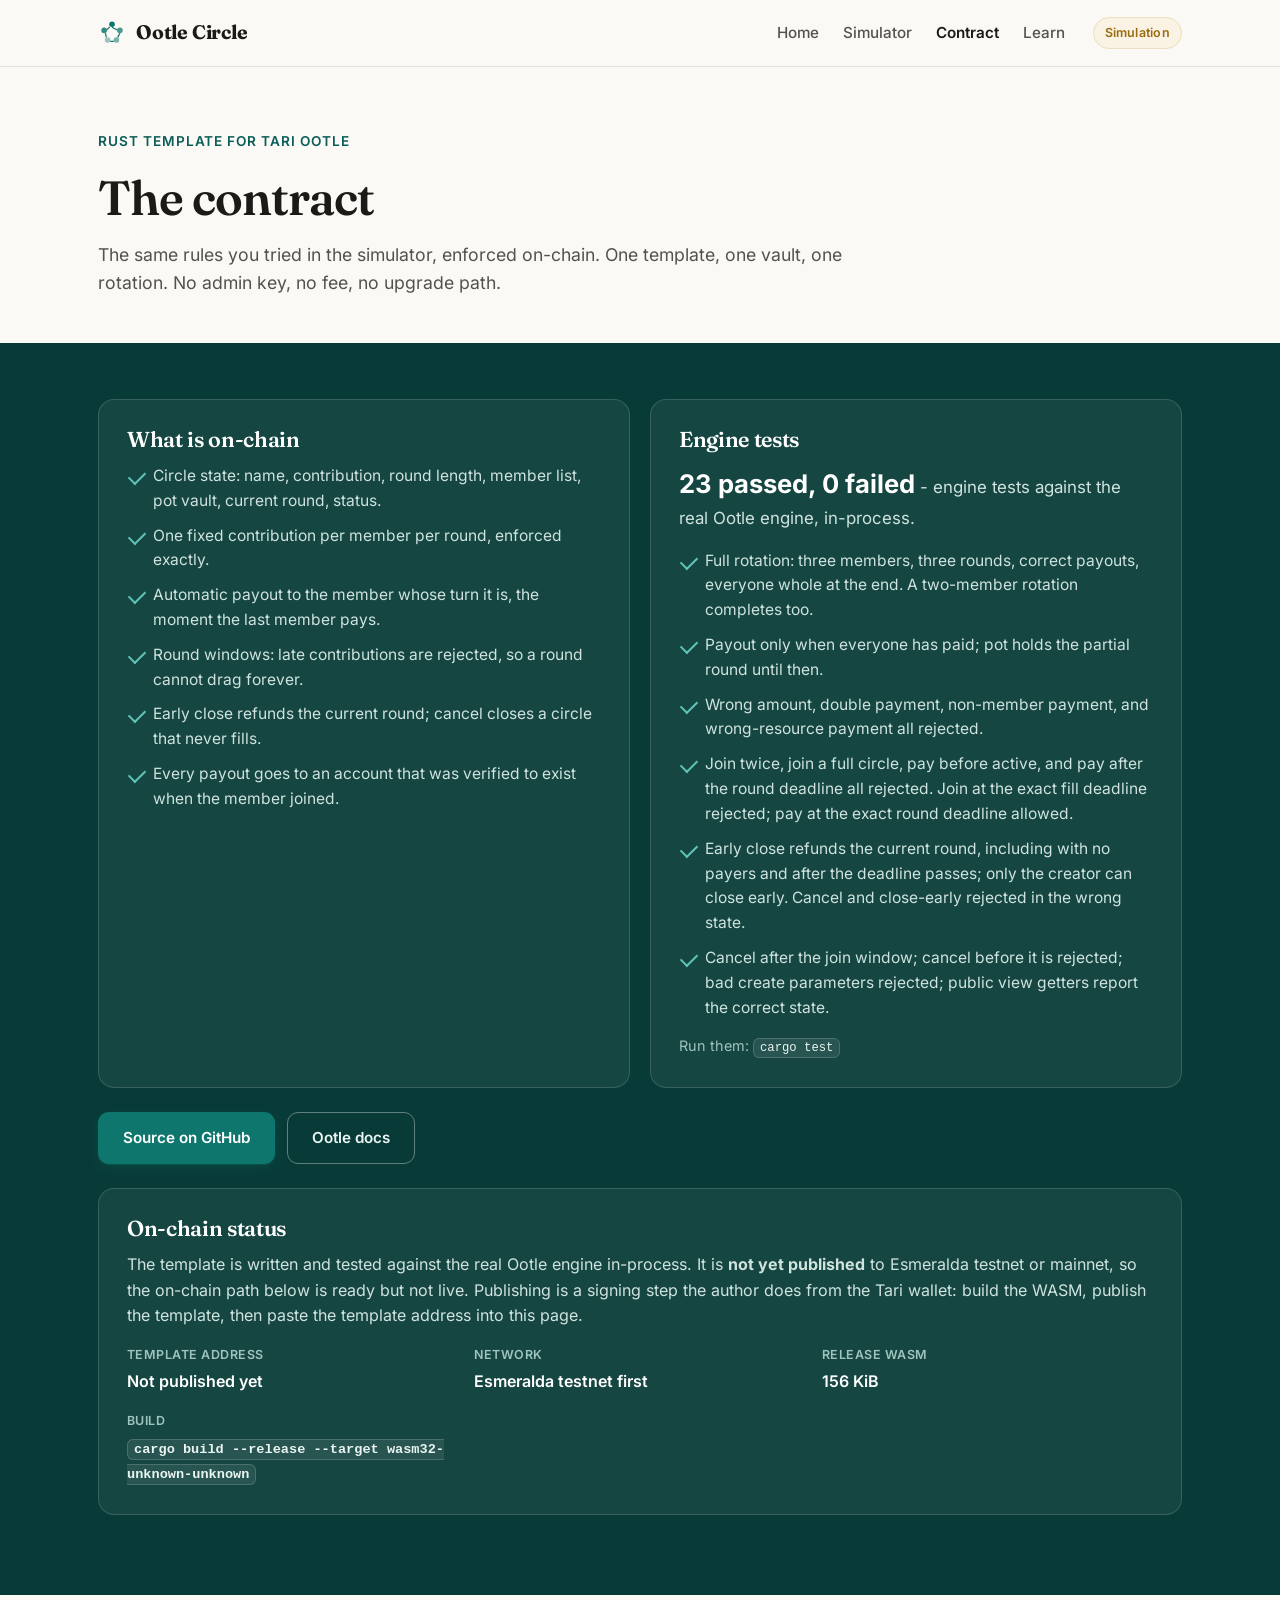
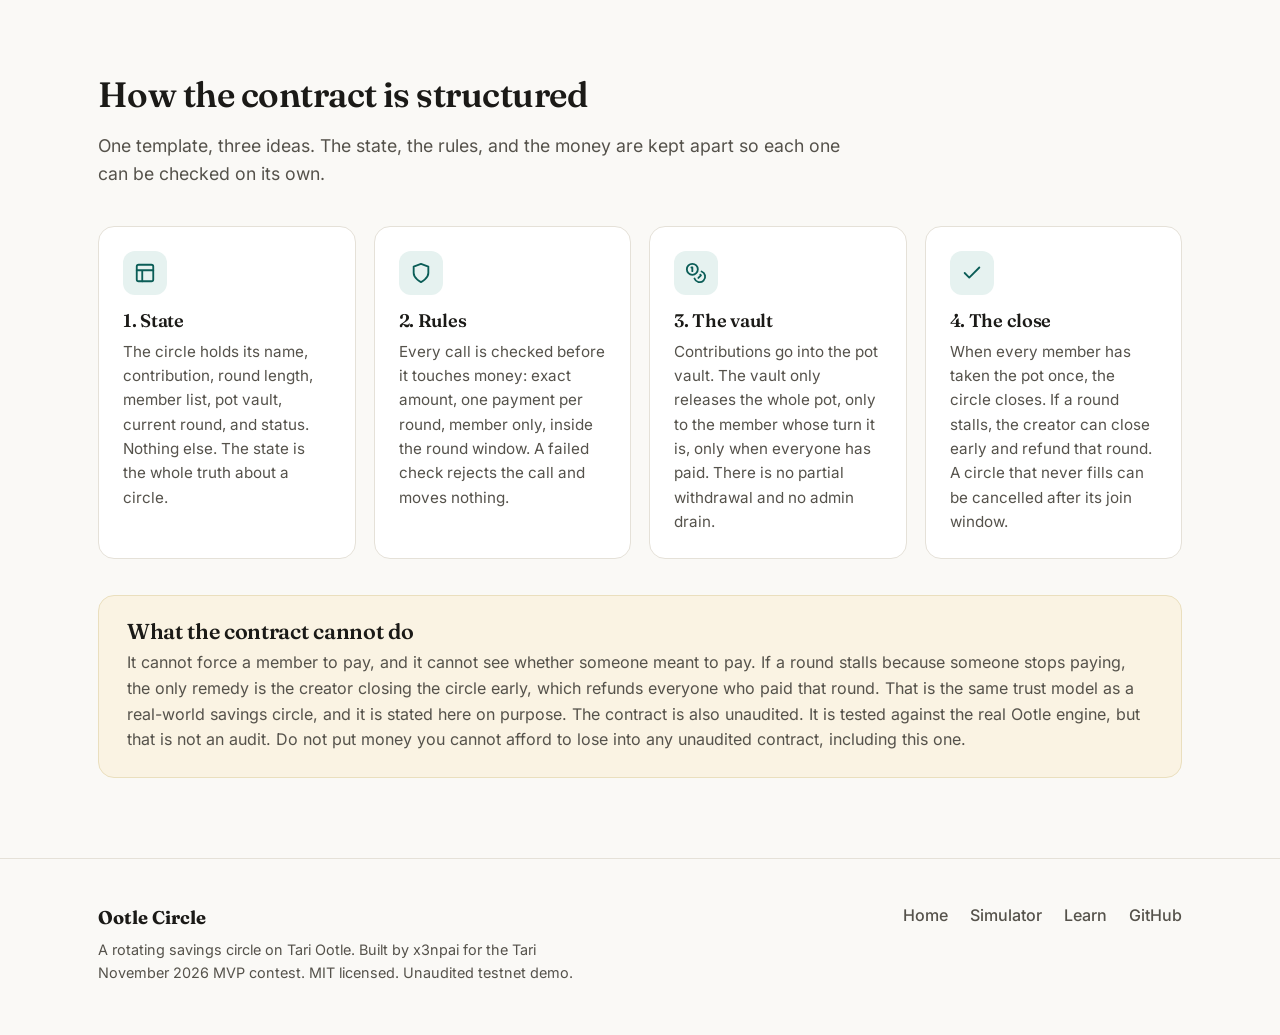
==== web/contract.html @ 8f9bc51b "Multi-page site: 3D Three.js hero, simulator + calculator + stepper, contract and learn pages" ====
<!DOCTYPE html>
<html lang="en">
<head>
<meta charset="utf-8">
<meta name="viewport" content="width=device-width, initial-scale=1">
<title>Contract - Ootle Circle</title>
<meta name="description" content="The Ootle Circle contract: a Rust template for Tari Ootle. What is on-chain, the engine tests, and the on-chain status.">
<link rel="icon" type="image/svg+xml" href="favicon.svg">
<link rel="stylesheet" href="fonts/fonts.css">
<link rel="stylesheet" href="styles.css">
</head>
<body>
<header class="site-header">
  <div class="wrap header-inner">
    <a class="brand" href="index.html">
      <span class="brand-mark" aria-hidden="true">
        <svg viewBox="0 0 32 32" width="28" height="28"><circle cx="16" cy="6" r="3.2" fill="#0f766e"/><circle cx="25" cy="13" r="3.2" fill="#0f766e" opacity=".75"/><circle cx="21" cy="24" r="3.2" fill="#0f766e" opacity=".55"/><circle cx="11" cy="24" r="3.2" fill="#0f766e" opacity=".4"/><circle cx="7" cy="13" r="3.2" fill="#0f766e" opacity=".85"/><path d="M16 9.5 22 12.5M25 16.2 22.5 21M18 25.5 14 25.5M9.5 21 8.5 16.2M10 12.5 13.5 9" stroke="#0f766e" stroke-width="1.4" fill="none"/></svg>
      </span>
      <span class="brand-name">Ootle Circle</span>
    </a>
    <nav class="site-nav">
      <a href="index.html">Home</a>
      <a href="simulator.html">Simulator</a>
      <a href="contract.html" class="active">Contract</a>
      <a href="learn.html">Learn</a>
    </nav>
    <span class="pill pill-testnet">Simulation</span>
  </div>
</header>

<main>
  <section class="page-head">
    <div class="wrap">
      <p class="eyebrow">Rust template for Tari Ootle</p>
      <h1>The contract</h1>
      <p class="section-lede">The same rules you tried in the simulator, enforced on-chain. One template, one vault, one rotation. No admin key, no fee, no upgrade path.</p>
    </div>
  </section>

  <section class="section section-dark" style="padding-top: 56px;">
    <div class="wrap">
      <div class="contract-grid">
        <article class="contract-card">
          <h3>What is on-chain</h3>
          <ul class="check-list">
            <li>Circle state: name, contribution, round length, member list, pot vault, current round, status.</li>
            <li>One fixed contribution per member per round, enforced exactly.</li>
            <li>Automatic payout to the member whose turn it is, the moment the last member pays.</li>
            <li>Round windows: late contributions are rejected, so a round cannot drag forever.</li>
            <li>Early close refunds the current round; cancel closes a circle that never fills.</li>
            <li>Every payout goes to an account that was verified to exist when the member joined.</li>
          </ul>
        </article>
        <article class="contract-card">
          <h3>Engine tests</h3>
          <p class="test-count"><strong id="test-count">23 passed, 0 failed</strong> - engine tests against the real Ootle engine, in-process.</p>
          <ul class="check-list">
            <li>Full rotation: three members, three rounds, correct payouts, everyone whole at the end. A two-member rotation completes too.</li>
            <li>Payout only when everyone has paid; pot holds the partial round until then.</li>
            <li>Wrong amount, double payment, non-member payment, and wrong-resource payment all rejected.</li>
            <li>Join twice, join a full circle, pay before active, and pay after the round deadline all rejected. Join at the exact fill deadline rejected; pay at the exact round deadline allowed.</li>
            <li>Early close refunds the current round, including with no payers and after the deadline passes; only the creator can close early. Cancel and close-early rejected in the wrong state.</li>
            <li>Cancel after the join window; cancel before it is rejected; bad create parameters rejected; public view getters report the correct state.</li>
          </ul>
          <p class="mono-note">Run them: <code>cargo test</code></p>
        </article>
      </div>
      <div class="contract-links">
        <a class="btn btn-primary" href="https://github.com/bshemphang/ootle-circle" target="_blank" rel="noopener">Source on GitHub</a>
        <a class="btn btn-ghost btn-ghost-dark" href="https://ootle.tari.com/" target="_blank" rel="noopener">Ootle docs</a>
      </div>
      <div class="onchain-box">
        <h3>On-chain status</h3>
        <p>The template is written and tested against the real Ootle engine in-process. It is <strong>not yet published</strong> to Esmeralda testnet or mainnet, so the on-chain path below is ready but not live. Publishing is a signing step the author does from the Tari wallet: build the WASM, publish the template, then paste the template address into this page.</p>
        <dl class="onchain-facts">
          <div><dt>Template address</dt><dd>Not published yet</dd></div>
          <div><dt>Network</dt><dd>Esmeralda testnet first</dd></div>
          <div><dt>Release WASM</dt><dd>156 KiB</dd></div>
          <div><dt>Build</dt><dd><code>cargo build --release --target wasm32-unknown-unknown</code></dd></div>
        </dl>
      </div>
    </div>
  </section>

  <section class="section">
    <div class="wrap">
      <h2>How the contract is structured</h2>
      <p class="section-lede">One template, three ideas. The state, the rules, and the money are kept apart so each one can be checked on its own.</p>
      <div class="steps">
        <article class="step">
          <span class="step-icon" aria-hidden="true"><svg viewBox="0 0 24 24" width="22" height="22" fill="none" stroke="currentColor" stroke-width="2" stroke-linecap="round" stroke-linejoin="round"><rect x="3" y="3" width="18" height="18" rx="2"/><path d="M3 9h18M9 21V9"/></svg></span>
          <h3>1. State</h3>
          <p>The circle holds its name, contribution, round length, member list, pot vault, current round, and status. Nothing else. The state is the whole truth about a circle.</p>
        </article>
        <article class="step">
          <span class="step-icon" aria-hidden="true"><svg viewBox="0 0 24 24" width="22" height="22" fill="none" stroke="currentColor" stroke-width="2" stroke-linecap="round" stroke-linejoin="round"><path d="M12 22s8-4 8-10V5l-8-3-8 3v7c0 6 8 10 8 10z"/></svg></span>
          <h3>2. Rules</h3>
          <p>Every call is checked before it touches money: exact amount, one payment per round, member only, inside the round window. A failed check rejects the call and moves nothing.</p>
        </article>
        <article class="step">
          <span class="step-icon" aria-hidden="true"><svg viewBox="0 0 24 24" width="22" height="22" fill="none" stroke="currentColor" stroke-width="2" stroke-linecap="round" stroke-linejoin="round"><circle cx="8" cy="8" r="6"/><path d="M18.09 10.37A6 6 0 1 1 10.34 18M7 6h1v4"/><path d="M16.71 13.88l.7.71-2.82 2.82"/></svg></span>
          <h3>3. The vault</h3>
          <p>Contributions go into the pot vault. The vault only releases the whole pot, only to the member whose turn it is, only when everyone has paid. There is no partial withdrawal and no admin drain.</p>
        </article>
        <article class="step">
          <span class="step-icon" aria-hidden="true"><svg viewBox="0 0 24 24" width="22" height="22" fill="none" stroke="currentColor" stroke-width="2" stroke-linecap="round" stroke-linejoin="round"><path d="M20 6L9 17l-5-5"/></svg></span>
          <h3>4. The close</h3>
          <p>When every member has taken the pot once, the circle closes. If a round stalls, the creator can close early and refund that round. A circle that never fills can be cancelled after its join window.</p>
        </article>
      </div>
      <div class="honest-box">
        <h3>What the contract cannot do</h3>
        <p>It cannot force a member to pay, and it cannot see whether someone meant to pay. If a round stalls because someone stops paying, the only remedy is the creator closing the circle early, which refunds everyone who paid that round. That is the same trust model as a real-world savings circle, and it is stated here on purpose. The contract is also unaudited. It is tested against the real Ootle engine, but that is not an audit. Do not put money you cannot afford to lose into any unaudited contract, including this one.</p>
      </div>
    </div>
  </section>
</main>

<footer class="site-footer">
  <div class="wrap footer-inner">
    <div>
      <p class="footer-brand">Ootle Circle</p>
      <p class="footer-note">A rotating savings circle on Tari Ootle. Built by x3npai for the Tari November 2026 MVP contest. MIT licensed. Unaudited testnet demo.</p>
    </div>
    <nav class="footer-nav">
      <a href="index.html">Home</a>
      <a href="simulator.html">Simulator</a>
      <a href="learn.html">Learn</a>
      <a href="https://github.com/bshemphang/ootle-circle" target="_blank" rel="noopener">GitHub</a>
    </nav>
  </div>
</footer>
</body>
</html>
---- web/fonts/fonts.css ----
/* Fraunces 600 latin, self-hosted */
@font-face {
  font-family: 'Fraunces';
  font-style: normal;
  font-weight: 600;
  font-display: swap;
  src: url(./fraunces-600.woff2) format('woff2');
}
/* Fraunces 700 latin, self-hosted */
@font-face {
  font-family: 'Fraunces';
  font-style: normal;
  font-weight: 700;
  font-display: swap;
  src: url(./fraunces-700.woff2) format('woff2');
}
/* Inter 400 latin, self-hosted */
@font-face {
  font-family: 'Inter';
  font-style: normal;
  font-weight: 400;
  font-display: swap;
  src: url(./inter-400.woff2) format('woff2');
}
/* Inter 500 latin, self-hosted */
@font-face {
  font-family: 'Inter';
  font-style: normal;
  font-weight: 500;
  font-display: swap;
  src: url(./inter-500.woff2) format('woff2');
}
/* Inter 600 latin, self-hosted */
@font-face {
  font-family: 'Inter';
  font-style: normal;
  font-weight: 600;
  font-display: swap;
  src: url(./inter-600.woff2) format('woff2');
}
/* Inter 700 latin, self-hosted */
@font-face {
  font-family: 'Inter';
  font-style: normal;
  font-weight: 700;
  font-display: swap;
  src: url(./inter-700.woff2) format('woff2');
}
---- web/styles.css ----
:root {
  --bg: #faf9f6;
  --surface: #ffffff;
  --surface-alt: #f3f1ec;
  --ink: #1b1a17;
  --ink-soft: #55524b;
  --ink-faint: #8a877e;
  --line: #e5e1d8;
  --line-strong: #d8d3c7;
  --accent: #0f766e;
  --accent-soft: #e6f2f0;
  --accent-ink: #0b5d57;
  --accent-deep: #0a4f49;
  --accent-dark: #083b37;
  --warn: #9a6b12;
  --warn-soft: #faf3e3;
  --warn-line: #eadfbe;
  --danger: #9b2c2c;
  --danger-soft: #fdeceb;
  --radius: 16px;
  --radius-sm: 10px;
  --shadow: 0 1px 2px rgba(27, 26, 23, .05), 0 8px 24px rgba(27, 26, 23, .06);
  --shadow-lg: 0 2px 4px rgba(27, 26, 23, .06), 0 16px 40px rgba(27, 26, 23, .09);
}

* { box-sizing: border-box; }

html { scroll-behavior: smooth; }

body {
  margin: 0;
  background: var(--bg);
  color: var(--ink);
  font-family: "Inter", system-ui, -apple-system, "Segoe UI", sans-serif;
  font-size: 16px;
  line-height: 1.6;
  -webkit-font-smoothing: antialiased;
  text-rendering: optimizeLegibility;
}

h1, h2, h3, h4 {
  font-family: "Fraunces", Georgia, "Times New Roman", serif;
  font-weight: 600;
  line-height: 1.12;
  letter-spacing: -0.015em;
  margin: 0 0 .5em;
}

h2 { font-size: 2.2rem; }
h3 { font-size: 1.35rem; }

p { margin: 0 0 1em; }

a { color: var(--accent-ink); }

.wrap { max-width: 1140px; margin: 0 auto; padding: 0 28px; }

/* Header */
.site-header {
  position: sticky;
  top: 0;
  z-index: 10;
  background: var(--bg);
  border-bottom: 1px solid var(--line);
}
.header-inner {
  display: flex;
  align-items: center;
  gap: 28px;
  min-height: 66px;
}
.brand { display: flex; align-items: center; gap: 10px; text-decoration: none; color: var(--ink); }
.brand-mark { display: flex; }
.brand-name { font-family: "Fraunces", Georgia, serif; font-weight: 700; font-size: 1.22rem; letter-spacing: -0.01em; }
.site-nav { display: flex; gap: 24px; margin-left: auto; }
.site-nav a { color: var(--ink-soft); text-decoration: none; font-weight: 500; font-size: .95rem; }
.site-nav a:hover { color: var(--ink); }
.pill {
  font-size: .78rem;
  font-weight: 600;
  letter-spacing: .02em;
  padding: 5px 11px;
  border-radius: 999px;
  white-space: nowrap;
}
.pill-testnet { background: var(--warn-soft); color: var(--warn); border: 1px solid var(--warn-line); }

/* Buttons */
.btn {
  display: inline-block;
  font-family: inherit;
  font-size: .95rem;
  font-weight: 600;
  padding: 13px 24px;
  border-radius: 11px;
  border: 1px solid transparent;
  cursor: pointer;
  text-decoration: none;
  transition: background .15s, border-color .15s, transform .05s, box-shadow .15s;
}
.btn:active { transform: translateY(1px); }
.btn-primary { background: var(--accent); color: #fff; box-shadow: 0 1px 2px rgba(15, 118, 110, .35), 0 4px 12px rgba(15, 118, 110, .18); }
.btn-primary:hover { background: var(--accent-ink); }
.btn-ghost { background: var(--surface); color: var(--ink); border-color: var(--line-strong); }
.btn-ghost:hover { border-color: var(--ink-faint); }
.btn-ghost-dark { background: transparent; color: #eaf4f2; border-color: rgba(255, 255, 255, .35); }
.btn-ghost-dark:hover { border-color: rgba(255, 255, 255, .7); }
.btn-small { padding: 8px 13px; font-size: .85rem; }

/* Hero */
.hero { padding: 84px 0 72px; }
.hero-inner {
  display: grid;
  grid-template-columns: 1.02fr .98fr;
  gap: 64px;
  align-items: center;
}
.eyebrow {
  font-size: .85rem;
  font-weight: 600;
  letter-spacing: .07em;
  text-transform: uppercase;
  color: var(--accent-ink);
  margin-bottom: 18px;
}
.hero h1 { font-size: 3.9rem; margin-bottom: 22px; letter-spacing: -0.025em; }
.lede { font-size: 1.18rem; color: var(--ink-soft); max-width: 32em; }
.hero-actions { display: flex; gap: 12px; flex-wrap: wrap; margin: 30px 0 24px; }
.hero-badges {
  list-style: none;
  margin: 0;
  padding: 0;
  display: flex;
  flex-wrap: wrap;
  gap: 8px 20px;
  color: var(--ink-soft);
  font-size: .9rem;
}
.hero-badges .dot {
  display: inline-block;
  width: 7px; height: 7px;
  border-radius: 50%;
  background: var(--accent);
  margin-right: 7px;
}

/* Rotation diagram */
.hero-visual { text-align: center; }
.rotation-diagram { width: 100%; max-width: 420px; height: auto; display: block; margin: 0 auto; }
.rotation-diagram .node-num { font-family: "Inter", system-ui, sans-serif; font-size: 15px; font-weight: 700; fill: var(--accent-ink); }
.rotation-diagram .node-num.current { fill: #fff; }
.rotation-diagram .node-name { font-family: "Inter", system-ui, sans-serif; font-size: 12.5px; font-weight: 600; fill: var(--ink-soft); }
.rotation-diagram .pot-amount { font-family: "Fraunces", Georgia, serif; font-size: 24px; font-weight: 700; fill: var(--ink); }
.rotation-diagram .pot-label { font-family: "Inter", system-ui, sans-serif; font-size: 11.5px; fill: var(--ink-faint); }
.rotation-diagram .pot-next { font-family: "Inter", system-ui, sans-serif; font-size: 12px; font-weight: 600; fill: var(--accent-ink); }
.hero-visual-caption { font-size: .9rem; color: var(--ink-soft); margin: 14px auto 0; max-width: 340px; }

/* Example strip */
.strip { border-top: 1px solid var(--line); border-bottom: 1px solid var(--line); background: var(--surface); }
.strip-inner {
  display: grid;
  grid-template-columns: 1fr 2fr;
  gap: 40px;
  align-items: center;
  padding-top: 28px;
  padding-bottom: 28px;
}
.card-label {
  font-size: .78rem;
  font-weight: 600;
  letter-spacing: .06em;
  text-transform: uppercase;
  color: var(--ink-faint);
  margin: 0 0 3px;
}
.card-title { font-family: "Fraunces", Georgia, serif; font-size: 1.4rem; margin: 0 0 6px; letter-spacing: -0.01em; }
.strip-note { font-size: .92rem; color: var(--ink-soft); margin: 0; }
.strip-stats {
  display: grid;
  grid-template-columns: repeat(4, 1fr);
  gap: 12px;
  margin: 0;
}
.strip-stats div {
  background: var(--bg);
  border: 1px solid var(--line);
  border-radius: var(--radius-sm);
  padding: 12px 14px;
  min-width: 0;
}
.strip-stats dt {
  font-size: .72rem;
  font-weight: 600;
  letter-spacing: .05em;
  text-transform: uppercase;
  color: var(--ink-faint);
}
.strip-stats dd { margin: 3px 0 0; font-weight: 700; font-size: 1rem; line-height: 1.35; word-break: break-word; }

/* Status pills */
.status {
  font-size: .8rem;
  font-weight: 600;
  padding: 5px 11px;
  border-radius: 999px;
  white-space: nowrap;
  flex-shrink: 0;
}
.status-active { background: var(--accent-soft); color: var(--accent-ink); }
.status-filling { background: var(--warn-soft); color: var(--warn); }
.status-closed { background: var(--surface-alt); color: var(--ink-soft); }
.status-refunded { background: var(--danger-soft); color: var(--danger); }
.status-cancelled { background: var(--surface-alt); color: var(--ink-soft); }

/* Sections */
.section { padding: 80px 0; }
.section-alt { background: var(--surface-alt); border-top: 1px solid var(--line); border-bottom: 1px solid var(--line); }
.section-dark { background: var(--accent-dark); color: #eaf4f2; }
.section-dark h2 { color: #fff; }
.section-dark .section-lede { color: #bcd8d4; }
.section-lede { font-size: 1.1rem; color: var(--ink-soft); max-width: 44em; margin-bottom: 38px; }

.steps {
  display: grid;
  grid-template-columns: repeat(4, 1fr);
  gap: 18px;
  margin-bottom: 36px;
}
.step {
  background: var(--surface);
  border: 1px solid var(--line);
  border-radius: var(--radius);
  padding: 24px;
  display: flex;
  flex-direction: column;
}
.step-icon {
  display: inline-flex;
  align-items: center; justify-content: center;
  width: 44px; height: 44px;
  border-radius: 12px;
  background: var(--accent-soft);
  color: var(--accent-ink);
  margin-bottom: 16px;
}
.step h3 { font-size: 1.14rem; margin-bottom: 8px; }
.step p { font-size: .95rem; color: var(--ink-soft); margin: 0; }

/* Math strip: full-width band below the steps */
.math-strip {
  background: var(--accent-deep);
  color: #eaf4f2;
  border-radius: var(--radius);
  padding: 30px 32px;
  margin-bottom: 20px;
}
.math-strip h3 { color: #fff; margin-bottom: 6px; }
.math-strip p { margin: 0 0 18px; color: #bcd8d4; }
.math-facts {
  display: grid;
  grid-template-columns: repeat(5, 1fr);
  gap: 14px;
  margin: 0;
}
.math-facts div {
  background: rgba(255, 255, 255, .07);
  border: 1px solid rgba(255, 255, 255, .14);
  border-radius: var(--radius-sm);
  padding: 13px 14px;
  min-width: 0;
}
.math-facts dt {
  font-size: .72rem;
  font-weight: 600;
  letter-spacing: .05em;
  text-transform: uppercase;
  color: #9fc3bd;
}
.math-facts dd { margin: 3px 0 0; font-weight: 700; font-size: .98rem; color: #fff; line-height: 1.35; }

.honest-box {
  background: var(--warn-soft);
  border: 1px solid var(--warn-line);
  border-radius: var(--radius);
  padding: 24px 28px;
}
.honest-box h3 { margin-bottom: 6px; }
.honest-box p { margin: 0; color: var(--ink-soft); }

/* Simulator */
.sim-empty { background: var(--surface); border: 1px solid var(--line); border-radius: var(--radius); box-shadow: var(--shadow); padding: 30px; }
.create-form {
  display: grid;
  grid-template-columns: repeat(3, 1fr);
  gap: 18px 20px;
}
.field label { display: block; font-size: .85rem; font-weight: 600; margin-bottom: 7px; }
.field input {
  width: 100%;
  font: inherit;
  padding: 11px 13px;
  border: 1px solid var(--line-strong);
  border-radius: var(--radius-sm);
  background: var(--bg);
  color: var(--ink);
}
.field input:focus { outline: 2px solid var(--accent); outline-offset: 1px; border-color: var(--accent); }
.form-actions { grid-column: 1 / -1; display: flex; gap: 12px; flex-wrap: wrap; }
.form-note { grid-column: 1 / -1; margin: 0; font-size: .9rem; color: var(--ink-soft); }

.sim-live { background: var(--surface); border: 1px solid var(--line); border-radius: var(--radius); box-shadow: var(--shadow); padding: 30px; }
.sim-grid { display: grid; grid-template-columns: 1.5fr 1fr; gap: 30px; }
.sim-head { display: flex; justify-content: space-between; align-items: flex-start; gap: 12px; margin-bottom: 18px; }
.sim-head h3 { margin: 0; font-size: 1.5rem; }
.sim-stats { display: grid; grid-template-columns: repeat(3, 1fr); gap: 12px; margin: 0 0 18px; }
.sim-stats div {
  background: var(--bg);
  border: 1px solid var(--line);
  border-radius: var(--radius-sm);
  padding: 11px 12px;
  min-width: 0;
}
.sim-stats dt {
  font-size: .72rem;
  font-weight: 600;
  letter-spacing: .05em;
  text-transform: uppercase;
  color: var(--ink-faint);
}
.sim-stats dd { margin: 3px 0 0; font-weight: 700; font-size: 1rem; line-height: 1.3; word-break: break-word; }
.epoch-controls { display: flex; align-items: center; gap: 10px; flex-wrap: wrap; margin-bottom: 22px; }
.epoch-label { font-size: .85rem; font-weight: 600; color: var(--ink-soft); }
.sim-live h4 { font-size: 1.05rem; margin: 4px 0 10px; }

.rotation { list-style: none; margin: 0; padding: 0; }
.rotation li {
  display: flex;
  align-items: center;
  gap: 12px;
  padding: 10px 12px;
  border-radius: var(--radius-sm);
  border: 1px solid transparent;
}
.rotation li + li { margin-top: 2px; }
.rotation .turn {
  width: 26px; height: 26px;
  flex: 0 0 26px;
  display: flex; align-items: center; justify-content: center;
  border-radius: 50%;
  background: var(--surface-alt);
  color: var(--ink-soft);
  font-size: .82rem;
  font-weight: 700;
}
.rotation .who { font-weight: 600; }
.rotation .state { margin-left: auto; font-size: .85rem; color: var(--ink-faint); white-space: nowrap; }
.rotation li.done .turn { background: var(--accent-soft); color: var(--accent-ink); }
.rotation li.done .state { color: var(--accent-ink); }
.rotation li.current { background: var(--accent-soft); border-color: #cde5e1; }
.rotation li.current .turn { background: var(--accent); color: #fff; }
.rotation li.current .state { color: var(--accent-ink); font-weight: 600; }
.rotation-live li { border: 1px solid var(--line); margin-bottom: 6px; background: var(--bg); }
.rotation-live .pay-btn {
  margin-left: auto;
  font: inherit;
  font-size: .85rem;
  font-weight: 600;
  padding: 7px 13px;
  border-radius: 8px;
  border: 1px solid var(--accent);
  background: var(--accent);
  color: #fff;
  cursor: pointer;
  flex-shrink: 0;
}
.rotation-live .pay-btn:hover { background: var(--accent-ink); }
.rotation-live .pay-btn:disabled {
  border-color: var(--line);
  background: var(--surface-alt);
  color: var(--ink-faint);
  cursor: default;
}
.rotation-live .balance { font-size: .85rem; color: var(--ink-faint); white-space: nowrap; }
.sim-actions { display: flex; gap: 10px; flex-wrap: wrap; margin-top: 22px; }
.sim-message { margin: 16px 0 0; font-size: .95rem; color: var(--accent-ink); min-height: 1.4em; }
.sim-message.error { color: var(--danger); }

.sim-log h4 { font-size: 1.05rem; margin: 0 0 10px; }
.event-log { list-style: none; margin: 0; padding: 0; max-height: 520px; overflow-y: auto; }
.event-log li {
  font-size: .88rem;
  color: var(--ink-soft);
  padding: 9px 11px;
  border-left: 3px solid var(--accent);
  background: var(--bg);
  border-radius: 0 8px 8px 0;
  margin-bottom: 6px;
}
.event-log li .evt-time { color: var(--ink-faint); font-size: .78rem; display: block; }

/* Contract (dark) */
.contract-grid { display: grid; grid-template-columns: 1fr 1fr; gap: 20px; margin-bottom: 24px; }
.contract-card {
  background: rgba(255, 255, 255, .06);
  border: 1px solid rgba(255, 255, 255, .14);
  border-radius: var(--radius);
  padding: 28px;
}
.contract-card h3 { color: #fff; margin-bottom: 12px; }
.check-list { list-style: none; margin: 0; padding: 0; }
.check-list li {
  position: relative;
  padding-left: 26px;
  margin-bottom: 10px;
  color: #cfe3df;
  font-size: .97rem;
}
.check-list li::before {
  content: "";
  position: absolute;
  left: 2px; top: 7px;
  width: 14px; height: 8px;
  border-left: 2px solid #5ec4b8;
  border-bottom: 2px solid #5ec4b8;
  transform: rotate(-45deg);
}
.test-count { font-size: 1.05rem; color: #cfe3df; }
.test-count strong { font-size: 1.6rem; color: #fff; }
.mono-note { font-size: .9rem; color: #9fc3bd; margin: 14px 0 0; }
.mono-note code, .onchain-facts code {
  font-family: ui-monospace, "SF Mono", Menlo, monospace;
  font-size: .85em;
  background: rgba(255, 255, 255, .08);
  border: 1px solid rgba(255, 255, 255, .16);
  border-radius: 6px;
  padding: 2px 6px;
  color: #eaf4f2;
}
.contract-links { display: flex; gap: 12px; flex-wrap: wrap; margin-bottom: 24px; }
.onchain-box {
  background: rgba(255, 255, 255, .06);
  border: 1px solid rgba(255, 255, 255, .14);
  border-radius: var(--radius);
  padding: 28px;
}
.onchain-box h3 { color: #fff; }
.onchain-box p { color: #cfe3df; }
.onchain-facts { display: grid; grid-template-columns: repeat(3, 1fr); gap: 16px; margin: 0; }
.onchain-facts dt { font-size: .78rem; font-weight: 600; letter-spacing: .04em; text-transform: uppercase; color: #9fc3bd; }
.onchain-facts dd { margin: 4px 0 0; font-weight: 600; color: #fff; }

/* FAQ */
.faq-wrap { max-width: 760px; }
.faq-wrap details {
  background: var(--surface);
  border: 1px solid var(--line);
  border-radius: 12px;
  padding: 17px 20px;
  margin-bottom: 10px;
}
.faq-wrap summary { font-weight: 600; cursor: pointer; font-size: 1.02rem; }
.faq-wrap details p { margin: 10px 0 0; color: var(--ink-soft); }

/* Footer */
.site-footer { border-top: 1px solid var(--line); padding: 44px 0 52px; }
.footer-inner { display: flex; justify-content: space-between; gap: 32px; flex-wrap: wrap; }
.footer-brand { font-family: "Fraunces", Georgia, serif; font-weight: 700; font-size: 1.15rem; margin: 0 0 6px; }
.footer-note { font-size: .9rem; color: var(--ink-soft); max-width: 34em; margin: 0; }
.footer-nav { display: flex; gap: 10px 22px; align-items: flex-start; flex-wrap: wrap; }
.footer-nav a { color: var(--ink-soft); text-decoration: none; font-weight: 500; }
.footer-nav a:hover { color: var(--ink); }

/* Nav active state */
.site-nav a.active { color: var(--ink); font-weight: 600; }

/* 3D hero */
.hero-3d { width: 100%; height: 420px; }
.hero-3d canvas { width: 100% !important; height: 100% !important; display: block; }

/* Page head (inner pages) */
.page-head { padding: 64px 0 8px; }
.page-head h1 { font-size: 3rem; margin-bottom: 16px; letter-spacing: -0.02em; }

/* Numbers grid */
.numbers-grid {
  display: grid;
  grid-template-columns: repeat(4, 1fr);
  gap: 16px;
  margin: 0;
}
.numbers-grid div {
  background: var(--surface);
  border: 1px solid var(--line);
  border-radius: var(--radius);
  padding: 22px;
}
.numbers-grid dt {
  font-size: .78rem;
  font-weight: 600;
  letter-spacing: .05em;
  text-transform: uppercase;
  color: var(--ink-faint);
}
.numbers-grid dd { margin: 6px 0 0; font-weight: 700; font-size: 1.35rem; font-family: "Fraunces", Georgia, serif; }
.numbers-grid dd.sub { margin-top: 6px; font-family: "Inter", system-ui, sans-serif; font-weight: 400; font-size: .9rem; color: var(--ink-soft); line-height: 1.5; }

/* Video */
.video-frame {
  background: var(--accent-dark);
  border-radius: var(--radius);
  padding: 12px;
  box-shadow: var(--shadow-lg);
}
.video-frame video { width: 100%; height: auto; display: block; border-radius: 10px; background: #000; }
.video-note { font-size: .9rem; color: var(--ink-soft); margin: 14px 0 0; }
.cta-row { display: flex; gap: 12px; flex-wrap: wrap; margin-top: 26px; }

/* Calculator */
.calc {
  background: var(--surface);
  border: 1px solid var(--line);
  border-radius: var(--radius);
  box-shadow: var(--shadow);
  padding: 30px;
}
.calc-controls { display: grid; grid-template-columns: repeat(3, 1fr); gap: 22px; margin-bottom: 24px; }
.calc-field label { display: block; font-size: .92rem; font-weight: 600; margin-bottom: 10px; }
.calc-field label output { color: var(--accent-ink); }
.calc-field input[type="range"] { width: 100%; accent-color: var(--accent); }
.calc-results {
  display: grid;
  grid-template-columns: repeat(4, 1fr);
  gap: 12px;
  margin: 0 0 18px;
}
.calc-results div {
  background: var(--bg);
  border: 1px solid var(--line);
  border-radius: var(--radius-sm);
  padding: 13px 14px;
}
.calc-results dt {
  font-size: .72rem;
  font-weight: 600;
  letter-spacing: .05em;
  text-transform: uppercase;
  color: var(--ink-faint);
}
.calc-results dd { margin: 3px 0 0; font-weight: 700; font-size: 1.05rem; }
.calc-note { font-size: .92rem; color: var(--ink-soft); margin: 0; }

/* Stepper */
.stepper {
  background: var(--surface);
  border: 1px solid var(--line);
  border-radius: var(--radius);
  box-shadow: var(--shadow);
  padding: 30px;
}
.stepper-controls { display: flex; align-items: center; gap: 12px; flex-wrap: wrap; margin-bottom: 20px; }
.stepper-state { font-weight: 600; color: var(--accent-ink); }
.stepper-list { margin-bottom: 16px; }
.stepper-list li { border: 1px solid var(--line); margin-bottom: 6px; background: var(--bg); }
.stepper-note { font-size: .95rem; color: var(--ink-soft); margin: 0; }

/* Comparison table */
.compare { overflow-x: auto; margin-bottom: 16px; }
.compare-table { width: 100%; border-collapse: collapse; background: var(--surface); border: 1px solid var(--line); border-radius: var(--radius); overflow: hidden; }
.compare-table th, .compare-table td { padding: 13px 16px; text-align: left; font-size: .95rem; border-bottom: 1px solid var(--line); }
.compare-table thead th { background: var(--accent-deep); color: #fff; font-weight: 600; }
.compare-table thead th:first-child { background: var(--accent-dark); }
.compare-table tbody th { font-weight: 600; color: var(--ink); background: var(--bg); width: 220px; }
.compare-table tbody tr:last-child th, .compare-table tbody tr:last-child td { border-bottom: none; }
.compare-table td { color: var(--ink-soft); }
.compare-note { font-size: .95rem; color: var(--ink-soft); margin: 0; max-width: 44em; }

/* Responsive additions */
@media (max-width: 900px) {
  .numbers-grid { grid-template-columns: 1fr 1fr; }
  .calc-controls { grid-template-columns: 1fr; }
  .calc-results { grid-template-columns: 1fr 1fr; }
  .hero-3d { height: 340px; }
  .page-head h1 { font-size: 2.4rem; }
}
@media (max-width: 600px) {
  .numbers-grid { grid-template-columns: 1fr; }
  .calc-results { grid-template-columns: 1fr; }
  .hero-3d { height: 300px; }
  .compare-table tbody th { width: auto; }
}

/* Responsive */
@media (max-width: 900px) {
  .hero-inner { grid-template-columns: 1fr; gap: 40px; }
  .hero h1 { font-size: 2.8rem; }
  .strip-inner { grid-template-columns: 1fr; gap: 20px; }
  .strip-stats { grid-template-columns: 1fr 1fr; }
  .steps { grid-template-columns: 1fr 1fr; }
  .math-facts { grid-template-columns: 1fr 1fr; }
  .math-facts div:last-child { grid-column: 1 / -1; }
  .sim-grid { grid-template-columns: 1fr; }
  .contract-grid { grid-template-columns: 1fr; }
  .onchain-facts { grid-template-columns: 1fr 1fr; }
  .create-form { grid-template-columns: 1fr 1fr; }
}
@media (max-width: 600px) {
  .wrap { padding: 0 20px; }
  .site-nav { display: none; }
  .hero { padding: 56px 0; }
  .hero h1 { font-size: 2.4rem; }
  .hero-actions .btn { width: 100%; text-align: center; }
  .rotation-diagram { max-width: 320px; }
  .steps { grid-template-columns: 1fr; }
  .create-form { grid-template-columns: 1fr; }
  .sim-stats { grid-template-columns: 1fr 1fr; }
  .strip-stats { grid-template-columns: 1fr 1fr; }
  .math-facts { grid-template-columns: 1fr; }
  .math-facts div:last-child { grid-column: auto; }
  h2 { font-size: 1.7rem; }
  .section { padding: 60px 0; }
}
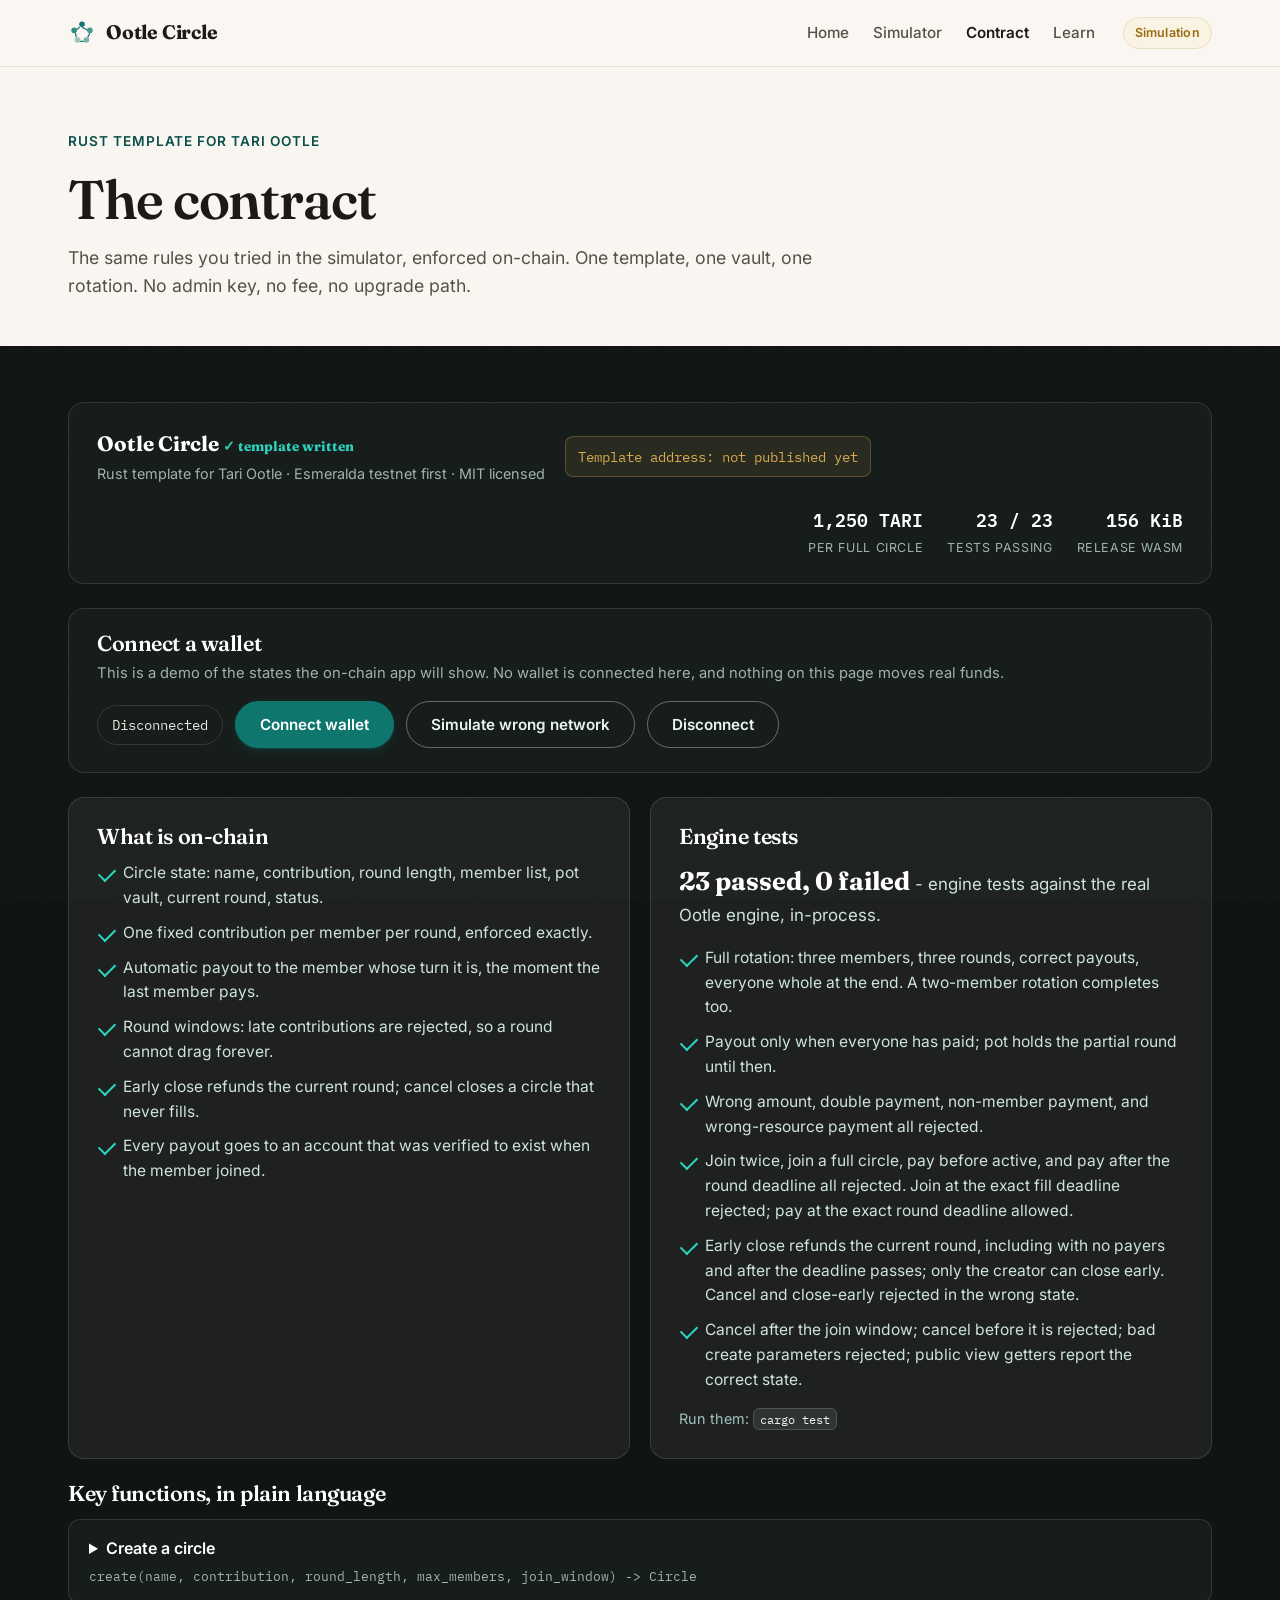
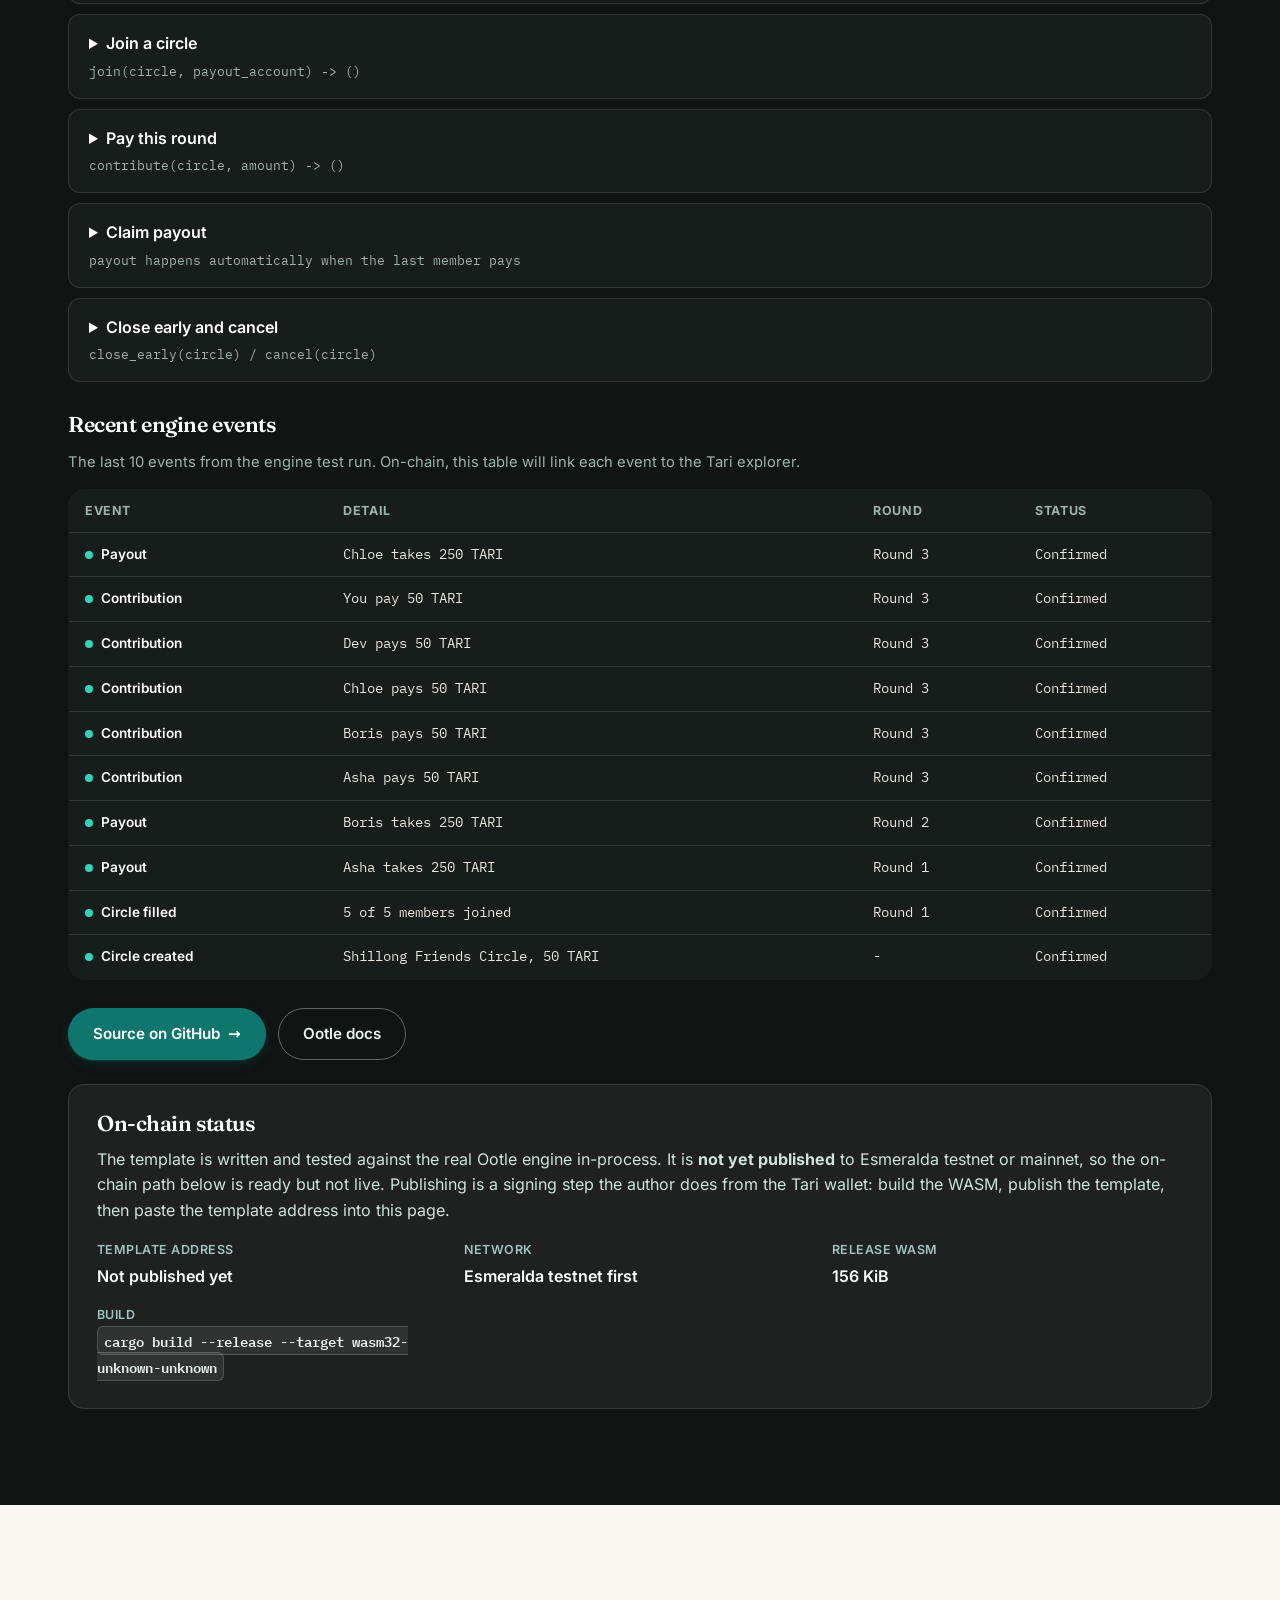
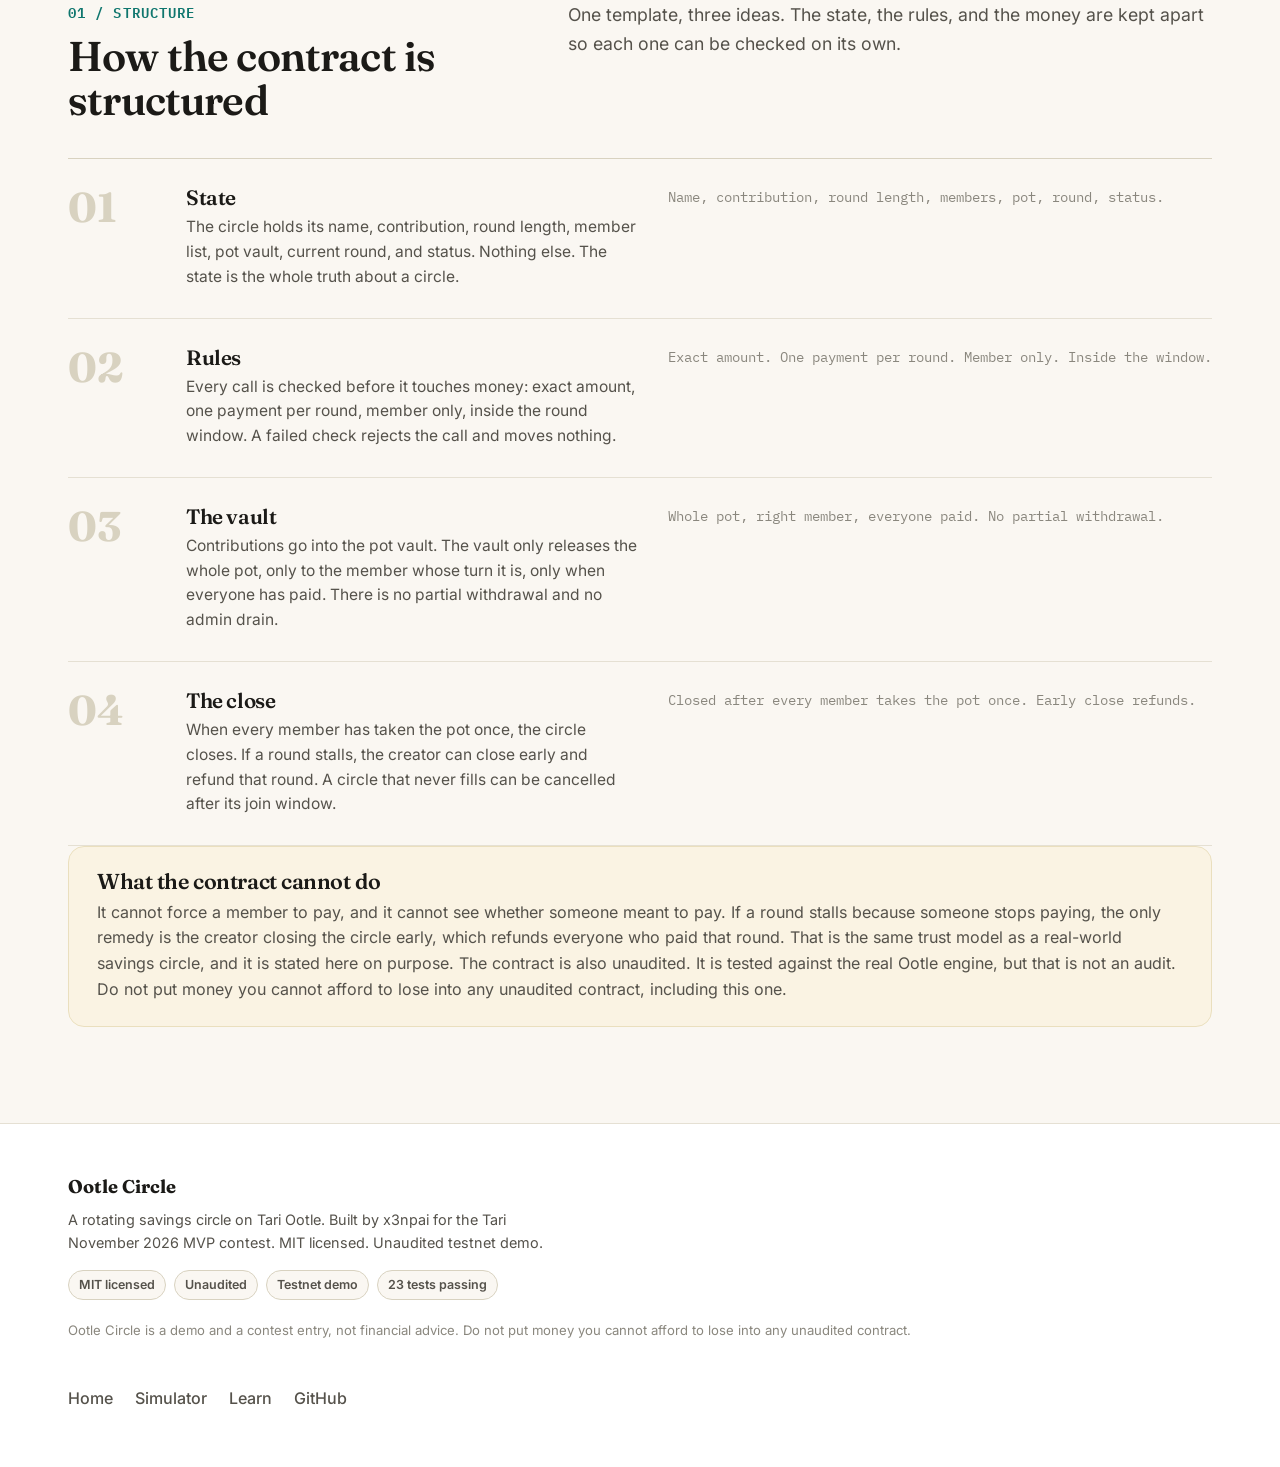
==== commit 9ad62e56: "Qwen4-Max redesign: editorial system, mono numerals, circle strip, ticker, payout timeline, contract" ====
--- a/web/contract.html
+++ b/web/contract.html
@@ -4,7 +4,7 @@
 <meta charset="utf-8">
 <meta name="viewport" content="width=device-width, initial-scale=1">
 <title>Contract - Ootle Circle</title>
-<meta name="description" content="The Ootle Circle contract: a Rust template for Tari Ootle. What is on-chain, the engine tests, and the on-chain status.">
+<meta name="description" content="The Ootle Circle contract: a Rust template for Tari Ootle. The template card, the key functions, the engine tests, and the on-chain status.">
 <link rel="icon" type="image/svg+xml" href="favicon.svg">
 <link rel="stylesheet" href="fonts/fonts.css">
 <link rel="stylesheet" href="styles.css">
@@ -39,8 +39,34 @@
 
   <section class="section section-dark" style="padding-top: 56px;">
     <div class="wrap">
+      <!-- Template card -->
+      <div class="template-card reveal">
+        <div>
+          <p class="tc-name">Ootle Circle <span style="color:#2dd4bf; font-size:.85rem;">&#10003; template written</span></p>
+          <p class="tc-sub">Rust template for Tari Ootle &middot; Esmeralda testnet first &middot; MIT licensed</p>
+        </div>
+        <span class="tc-addr">Template address: not published yet</span>
+        <div class="tc-stats">
+          <div class="tc-stat"><b>1,250 TARI</b><span>per full circle</span></div>
+          <div class="tc-stat"><b>23 / 23</b><span>tests passing</span></div>
+          <div class="tc-stat"><b>156 KiB</b><span>release WASM</span></div>
+        </div>
+      </div>
+
+      <!-- Wallet state machine (demo) -->
+      <div class="wallet-box reveal">
+        <h3>Connect a wallet</h3>
+        <p>This is a demo of the states the on-chain app will show. No wallet is connected here, and nothing on this page moves real funds.</p>
+        <div class="wallet-state">
+          <span class="wallet-chip" id="wallet-chip">Disconnected</span>
+          <button class="btn btn-primary" type="button" id="wallet-connect">Connect wallet</button>
+          <button class="btn btn-ghost btn-ghost-dark" type="button" id="wallet-network">Simulate wrong network</button>
+          <button class="btn btn-ghost btn-ghost-dark" type="button" id="wallet-disconnect">Disconnect</button>
+        </div>
+      </div>
+
       <div class="contract-grid">
-        <article class="contract-card">
+        <article class="contract-card reveal">
           <h3>What is on-chain</h3>
           <ul class="check-list">
             <li>Circle state: name, contribution, round length, member list, pot vault, current round, status.</li>
@@ -51,7 +77,7 @@
             <li>Every payout goes to an account that was verified to exist when the member joined.</li>
           </ul>
         </article>
-        <article class="contract-card">
+        <article class="contract-card reveal">
           <h3>Engine tests</h3>
           <p class="test-count"><strong id="test-count">23 passed, 0 failed</strong> - engine tests against the real Ootle engine, in-process.</p>
           <ul class="check-list">
@@ -65,11 +91,58 @@
           <p class="mono-note">Run them: <code>cargo test</code></p>
         </article>
       </div>
-      <div class="contract-links">
-        <a class="btn btn-primary" href="https://github.com/bshemphang/ootle-circle" target="_blank" rel="noopener">Source on GitHub</a>
+
+      <!-- ABI accordion -->
+      <h3 style="color:#fff; margin-bottom: 14px;">Key functions, in plain language</h3>
+      <div class="abi reveal">
+        <details>
+          <summary>Create a circle<span class="fn-sig">create(name, contribution, round_length, max_members, join_window) -&gt; Circle</span></summary>
+          <p>Sets the name, the fixed contribution, how long a round lasts, how many members the circle holds, and how long the join window stays open. The creator becomes member 1.</p>
+        </details>
+        <details>
+          <summary>Join a circle<span class="fn-sig">join(circle, payout_account) -&gt; ()</span></summary>
+          <p>Joins with the account that will receive your payout. The contract checks the account exists. When the circle fills, round 1 starts.</p>
+        </details>
+        <details>
+          <summary>Pay this round<span class="fn-sig">contribute(circle, amount) -&gt; ()</span></summary>
+          <p>Pays exactly the contribution, once per round, inside the round window. Wrong amounts, double payments, and late payments are rejected.</p>
+        </details>
+        <details>
+          <summary>Claim payout<span class="fn-sig">payout happens automatically when the last member pays</span></summary>
+          <p>There is no claim call. The moment the last member pays, the whole pot goes to the member whose turn it is.</p>
+        </details>
+        <details>
+          <summary>Close early and cancel<span class="fn-sig">close_early(circle) / cancel(circle)</span></summary>
+          <p>Only the creator can close early, and it refunds everyone who paid that round. Cancel closes a circle that never filled, after its join window passes.</p>
+        </details>
+      </div>
+
+      <!-- Transaction feed (simulated engine events) -->
+      <h3 style="color:#fff; margin: 32px 0 14px;">Recent engine events</h3>
+      <p style="color:#9fb3ae; font-size:.92rem; margin: 0 0 14px;">The last 10 events from the engine test run. On-chain, this table will link each event to the Tari explorer.</p>
+      <div style="overflow-x:auto;">
+        <table class="tx-feed reveal">
+          <thead><tr><th>Event</th><th>Detail</th><th>Round</th><th>Status</th></tr></thead>
+          <tbody>
+            <tr><td><span class="dot"></span><span class="evt">Payout</span></td><td>Chloe takes 250 TARI</td><td>Round 3</td><td>Confirmed</td></tr>
+            <tr><td><span class="dot"></span><span class="evt">Contribution</span></td><td>You pay 50 TARI</td><td>Round 3</td><td>Confirmed</td></tr>
+            <tr><td><span class="dot"></span><span class="evt">Contribution</span></td><td>Dev pays 50 TARI</td><td>Round 3</td><td>Confirmed</td></tr>
+            <tr><td><span class="dot"></span><span class="evt">Contribution</span></td><td>Chloe pays 50 TARI</td><td>Round 3</td><td>Confirmed</td></tr>
+            <tr><td><span class="dot"></span><span class="evt">Contribution</span></td><td>Boris pays 50 TARI</td><td>Round 3</td><td>Confirmed</td></tr>
+            <tr><td><span class="dot"></span><span class="evt">Contribution</span></td><td>Asha pays 50 TARI</td><td>Round 3</td><td>Confirmed</td></tr>
+            <tr><td><span class="dot"></span><span class="evt">Payout</span></td><td>Boris takes 250 TARI</td><td>Round 2</td><td>Confirmed</td></tr>
+            <tr><td><span class="dot"></span><span class="evt">Payout</span></td><td>Asha takes 250 TARI</td><td>Round 1</td><td>Confirmed</td></tr>
+            <tr><td><span class="dot"></span><span class="evt">Circle filled</span></td><td>5 of 5 members joined</td><td>Round 1</td><td>Confirmed</td></tr>
+            <tr><td><span class="dot"></span><span class="evt">Circle created</span></td><td>Shillong Friends Circle, 50 TARI</td><td>-</td><td>Confirmed</td></tr>
+          </tbody>
+        </table>
+      </div>
+
+      <div class="contract-links" style="margin-top: 28px;">
+        <a class="btn btn-primary" href="https://github.com/bshemphang/ootle-circle" target="_blank" rel="noopener">Source on GitHub <span class="arrow" aria-hidden="true">&rarr;</span></a>
         <a class="btn btn-ghost btn-ghost-dark" href="https://ootle.tari.com/" target="_blank" rel="noopener">Ootle docs</a>
       </div>
-      <div class="onchain-box">
+      <div class="onchain-box reveal">
         <h3>On-chain status</h3>
         <p>The template is written and tested against the real Ootle engine in-process. It is <strong>not yet published</strong> to Esmeralda testnet or mainnet, so the on-chain path below is ready but not live. Publishing is a signing step the author does from the Tari wallet: build the WASM, publish the template, then paste the template address into this page.</p>
         <dl class="onchain-facts">
@@ -84,31 +157,36 @@
 
   <section class="section">
     <div class="wrap">
-      <h2>How the contract is structured</h2>
-      <p class="section-lede">One template, three ideas. The state, the rules, and the money are kept apart so each one can be checked on its own.</p>
-      <div class="steps">
-        <article class="step">
-          <span class="step-icon" aria-hidden="true"><svg viewBox="0 0 24 24" width="22" height="22" fill="none" stroke="currentColor" stroke-width="2" stroke-linecap="round" stroke-linejoin="round"><rect x="3" y="3" width="18" height="18" rx="2"/><path d="M3 9h18M9 21V9"/></svg></span>
-          <h3>1. State</h3>
-          <p>The circle holds its name, contribution, round length, member list, pot vault, current round, and status. Nothing else. The state is the whole truth about a circle.</p>
-        </article>
-        <article class="step">
-          <span class="step-icon" aria-hidden="true"><svg viewBox="0 0 24 24" width="22" height="22" fill="none" stroke="currentColor" stroke-width="2" stroke-linecap="round" stroke-linejoin="round"><path d="M12 22s8-4 8-10V5l-8-3-8 3v7c0 6 8 10 8 10z"/></svg></span>
-          <h3>2. Rules</h3>
-          <p>Every call is checked before it touches money: exact amount, one payment per round, member only, inside the round window. A failed check rejects the call and moves nothing.</p>
-        </article>
-        <article class="step">
-          <span class="step-icon" aria-hidden="true"><svg viewBox="0 0 24 24" width="22" height="22" fill="none" stroke="currentColor" stroke-width="2" stroke-linecap="round" stroke-linejoin="round"><circle cx="8" cy="8" r="6"/><path d="M18.09 10.37A6 6 0 1 1 10.34 18M7 6h1v4"/><path d="M16.71 13.88l.7.71-2.82 2.82"/></svg></span>
-          <h3>3. The vault</h3>
-          <p>Contributions go into the pot vault. The vault only releases the whole pot, only to the member whose turn it is, only when everyone has paid. There is no partial withdrawal and no admin drain.</p>
-        </article>
-        <article class="step">
-          <span class="step-icon" aria-hidden="true"><svg viewBox="0 0 24 24" width="22" height="22" fill="none" stroke="currentColor" stroke-width="2" stroke-linecap="round" stroke-linejoin="round"><path d="M20 6L9 17l-5-5"/></svg></span>
-          <h3>4. The close</h3>
-          <p>When every member has taken the pot once, the circle closes. If a round stalls, the creator can close early and refund that round. A circle that never fills can be cancelled after its join window.</p>
-        </article>
-      </div>
-      <div class="honest-box">
+      <div class="section-head reveal">
+        <div>
+          <span class="section-num">01 / STRUCTURE</span>
+          <h2>How the contract is structured</h2>
+        </div>
+        <p class="section-lede">One template, three ideas. The state, the rules, and the money are kept apart so each one can be checked on its own.</p>
+      </div>
+      <div class="editorial-list">
+        <div class="editorial-item reveal">
+          <span class="num">01</span>
+          <div><h3>State</h3><p>The circle holds its name, contribution, round length, member list, pot vault, current round, and status. Nothing else. The state is the whole truth about a circle.</p></div>
+          <p class="detail">Name, contribution, round length, members, pot, round, status.</p>
+        </div>
+        <div class="editorial-item reveal">
+          <span class="num">02</span>
+          <div><h3>Rules</h3><p>Every call is checked before it touches money: exact amount, one payment per round, member only, inside the round window. A failed check rejects the call and moves nothing.</p></div>
+          <p class="detail">Exact amount. One payment per round. Member only. Inside the window.</p>
+        </div>
+        <div class="editorial-item reveal">
+          <span class="num">03</span>
+          <div><h3>The vault</h3><p>Contributions go into the pot vault. The vault only releases the whole pot, only to the member whose turn it is, only when everyone has paid. There is no partial withdrawal and no admin drain.</p></div>
+          <p class="detail">Whole pot, right member, everyone paid. No partial withdrawal.</p>
+        </div>
+        <div class="editorial-item reveal">
+          <span class="num">04</span>
+          <div><h3>The close</h3><p>When every member has taken the pot once, the circle closes. If a round stalls, the creator can close early and refund that round. A circle that never fills can be cancelled after its join window.</p></div>
+          <p class="detail">Closed after every member takes the pot once. Early close refunds.</p>
+        </div>
+      </div>
+      <div class="honest-box reveal">
         <h3>What the contract cannot do</h3>
         <p>It cannot force a member to pay, and it cannot see whether someone meant to pay. If a round stalls because someone stops paying, the only remedy is the creator closing the circle early, which refunds everyone who paid that round. That is the same trust model as a real-world savings circle, and it is stated here on purpose. The contract is also unaudited. It is tested against the real Ootle engine, but that is not an audit. Do not put money you cannot afford to lose into any unaudited contract, including this one.</p>
       </div>
@@ -121,6 +199,10 @@
     <div>
       <p class="footer-brand">Ootle Circle</p>
       <p class="footer-note">A rotating savings circle on Tari Ootle. Built by x3npai for the Tari November 2026 MVP contest. MIT licensed. Unaudited testnet demo.</p>
+      <div class="footer-badges">
+        <span>MIT licensed</span><span>Unaudited</span><span>Testnet demo</span><span>23 tests passing</span>
+      </div>
+      <p class="footer-legal">Ootle Circle is a demo and a contest entry, not financial advice. Do not put money you cannot afford to lose into any unaudited contract.</p>
     </div>
     <nav class="footer-nav">
       <a href="index.html">Home</a>
@@ -130,5 +212,30 @@
     </nav>
   </div>
 </footer>
+
+<script src="site.js"></script>
+<script>
+(function () {
+  var chip = document.getElementById("wallet-chip");
+  var connect = document.getElementById("wallet-connect");
+  var network = document.getElementById("wallet-network");
+  var disconnect = document.getElementById("wallet-disconnect");
+  if (!chip || !connect) return;
+  function setState(text, cls) {
+    chip.textContent = text;
+    chip.className = "wallet-chip" + (cls ? " " + cls : "");
+  }
+  connect.addEventListener("click", function () {
+    setState("Connecting...", "");
+    setTimeout(function () { setState("Connected: 0x4f06...20a2", "connected"); }, 700);
+  });
+  network.addEventListener("click", function () {
+    setState("Wrong network: switch to Esmeralda testnet", "wrong");
+  });
+  disconnect.addEventListener("click", function () {
+    setState("Disconnected", "");
+  });
+})();
+</script>
 </body>
 </html>
--- a/web/fonts/fonts.css
+++ b/web/fonts/fonts.css
@@ -46,3 +46,27 @@
   font-display: swap;
   src: url(./inter-700.woff2) format('woff2');
 }
+/* IBM Plex Mono 400 latin, self-hosted */
+@font-face {
+  font-family: 'IBM Plex Mono';
+  font-style: normal;
+  font-weight: 400;
+  font-display: swap;
+  src: url(./ibm-plex-mono-400.woff2) format('woff2');
+}
+/* IBM Plex Mono 500 latin, self-hosted */
+@font-face {
+  font-family: 'IBM Plex Mono';
+  font-style: normal;
+  font-weight: 500;
+  font-display: swap;
+  src: url(./ibm-plex-mono-500.woff2) format('woff2');
+}
+/* IBM Plex Mono 600 latin, self-hosted */
+@font-face {
+  font-family: 'IBM Plex Mono';
+  font-style: normal;
+  font-weight: 600;
+  font-display: swap;
+  src: url(./ibm-plex-mono-600.woff2) format('woff2');
+}
--- a/web/styles.css
+++ b/web/styles.css
@@ -1,17 +1,25 @@
+/* Ootle Circle - design system (Qwen4-Max plan).
+   Tokens: deep teal actions, bright teal highlights on dark, gold for money,
+   off-white with grain. Fraunces display, Inter body, IBM Plex Mono numbers. */
 :root {
-  --bg: #faf9f6;
-  --surface: #ffffff;
-  --surface-alt: #f3f1ec;
+  --teal: #0f766e;
+  --teal-deep: #0a4f49;
+  --teal-bright: #2dd4bf;
+  --gold: #d4a94e;
+  --gold-soft: #f6e8c8;
   --ink: #1b1a17;
   --ink-soft: #55524b;
   --ink-faint: #8a877e;
-  --line: #e5e1d8;
-  --line-strong: #d8d3c7;
-  --accent: #0f766e;
-  --accent-soft: #e6f2f0;
-  --accent-ink: #0b5d57;
-  --accent-deep: #0a4f49;
-  --accent-dark: #083b37;
+  --paper: #faf7f2;
+  --surface: #ffffff;
+  --surface-alt: #f3f0e8;
+  --line: #e5e0d3;
+  --line-strong: #d8d2c0;
+  --dark: #101413;
+  --dark-surface: #171d1b;
+  --dark-line: rgba(255, 255, 255, .12);
+  --dark-text: #e8e6df;
+  --dark-muted: #9fb3ae;
   --warn: #9a6b12;
   --warn-soft: #faf3e3;
   --warn-line: #eadfbe;
@@ -21,6 +29,13 @@
   --radius-sm: 10px;
   --shadow: 0 1px 2px rgba(27, 26, 23, .05), 0 8px 24px rgba(27, 26, 23, .06);
   --shadow-lg: 0 2px 4px rgba(27, 26, 23, .06), 0 16px 40px rgba(27, 26, 23, .09);
+  --space-1: 8px; --space-2: 16px; --space-3: 24px; --space-4: 32px;
+  --space-6: 48px; --space-8: 64px; --space-12: 96px; --space-16: 128px;
+  --ease: cubic-bezier(0.22, 1, 0.36, 1);
+  --dur-hover: 150ms; --dur-state: 300ms; --dur-reveal: 600ms;
+  --font-display: "Fraunces", Georgia, "Times New Roman", serif;
+  --font-body: "Inter", system-ui, -apple-system, "Segoe UI", sans-serif;
+  --font-mono: "IBM Plex Mono", ui-monospace, "SF Mono", Menlo, monospace;
 }
 
 * { box-sizing: border-box; }
@@ -29,282 +44,268 @@
 
 body {
   margin: 0;
-  background: var(--bg);
+  background: var(--paper);
   color: var(--ink);
-  font-family: "Inter", system-ui, -apple-system, "Segoe UI", sans-serif;
+  font-family: var(--font-body);
   font-size: 16px;
   line-height: 1.6;
   -webkit-font-smoothing: antialiased;
   text-rendering: optimizeLegibility;
 }
+body::before {
+  content: "";
+  position: fixed;
+  inset: 0;
+  pointer-events: none;
+  z-index: 0;
+  opacity: .03;
+  background-image: url("data:image/svg+xml,%3Csvg xmlns='http://www.w3.org/2000/svg' width='120' height='120'%3E%3Cfilter id='n'%3E%3CfeTurbulence type='fractalNoise' baseFrequency='0.9' numOctaves='2'/%3E%3C/filter%3E%3Crect width='120' height='120' filter='url(%23n)' opacity='1'/%3E%3C/svg%3E");
+}
 
 h1, h2, h3, h4 {
-  font-family: "Fraunces", Georgia, "Times New Roman", serif;
+  font-family: var(--font-display);
   font-weight: 600;
-  line-height: 1.12;
-  letter-spacing: -0.015em;
+  line-height: 1.05;
+  letter-spacing: -0.02em;
   margin: 0 0 .5em;
 }
-
-h2 { font-size: 2.2rem; }
+h1 { font-size: clamp(2.8rem, 6vw, 5.5rem); }
+h2 { font-size: clamp(1.9rem, 3.4vw, 2.6rem); }
 h3 { font-size: 1.35rem; }
 
 p { margin: 0 0 1em; }
-
-a { color: var(--accent-ink); }
-
-.wrap { max-width: 1140px; margin: 0 auto; padding: 0 28px; }
+a { color: var(--teal-deep); }
+.mono, code { font-family: var(--font-mono); }
+.tnum { font-variant-numeric: tabular-nums; font-feature-settings: "tnum"; }
+
+.wrap { max-width: 1200px; margin: 0 auto; padding: 0 28px; position: relative; z-index: 1; }
+.wrap-wide { max-width: 1440px; }
+
+/* Scroll reveal */
+.reveal { opacity: 0; transform: translateY(12px); transition: opacity var(--dur-reveal) var(--ease), transform var(--dur-reveal) var(--ease); }
+.reveal.in { opacity: 1; transform: none; }
+@media (prefers-reduced-motion: reduce) {
+  .reveal { opacity: 1; transform: none; transition: none; }
+  html { scroll-behavior: auto; }
+}
 
 /* Header */
 .site-header {
   position: sticky;
   top: 0;
   z-index: 10;
-  background: var(--bg);
+  background: var(--paper);
   border-bottom: 1px solid var(--line);
 }
-.header-inner {
-  display: flex;
-  align-items: center;
-  gap: 28px;
-  min-height: 66px;
-}
+.header-inner { display: flex; align-items: center; gap: 28px; min-height: 66px; }
 .brand { display: flex; align-items: center; gap: 10px; text-decoration: none; color: var(--ink); }
 .brand-mark { display: flex; }
-.brand-name { font-family: "Fraunces", Georgia, serif; font-weight: 700; font-size: 1.22rem; letter-spacing: -0.01em; }
+.brand-name { font-family: var(--font-display); font-weight: 700; font-size: 1.22rem; letter-spacing: -0.01em; }
 .site-nav { display: flex; gap: 24px; margin-left: auto; }
 .site-nav a { color: var(--ink-soft); text-decoration: none; font-weight: 500; font-size: .95rem; }
 .site-nav a:hover { color: var(--ink); }
+.site-nav a.active { color: var(--ink); font-weight: 600; }
 .pill {
-  font-size: .78rem;
-  font-weight: 600;
-  letter-spacing: .02em;
-  padding: 5px 11px;
+  font-size: .78rem; font-weight: 600; letter-spacing: .02em;
+  padding: 5px 11px; border-radius: 999px; white-space: nowrap;
+}
+.pill-testnet { background: var(--warn-soft); color: var(--warn); border: 1px solid var(--warn-line); }
+
+/* Buttons: pill CTAs with arrow and hover fill */
+.btn {
+  display: inline-flex; align-items: center; gap: 8px;
+  font-family: var(--font-body);
+  font-size: .95rem; font-weight: 600;
+  padding: 13px 24px;
   border-radius: 999px;
-  white-space: nowrap;
-}
-.pill-testnet { background: var(--warn-soft); color: var(--warn); border: 1px solid var(--warn-line); }
-
-/* Buttons */
-.btn {
-  display: inline-block;
-  font-family: inherit;
-  font-size: .95rem;
-  font-weight: 600;
-  padding: 13px 24px;
-  border-radius: 11px;
   border: 1px solid transparent;
-  cursor: pointer;
-  text-decoration: none;
-  transition: background .15s, border-color .15s, transform .05s, box-shadow .15s;
-}
+  cursor: pointer; text-decoration: none;
+  transition: background var(--dur-hover) var(--ease), border-color var(--dur-hover) var(--ease), transform 80ms var(--ease), box-shadow var(--dur-hover) var(--ease);
+}
+.btn .arrow { transition: transform var(--dur-hover) var(--ease); }
+.btn:hover .arrow { transform: translateX(3px); }
 .btn:active { transform: translateY(1px); }
-.btn-primary { background: var(--accent); color: #fff; box-shadow: 0 1px 2px rgba(15, 118, 110, .35), 0 4px 12px rgba(15, 118, 110, .18); }
-.btn-primary:hover { background: var(--accent-ink); }
+.btn-primary { background: var(--teal); color: #fff; box-shadow: 0 1px 2px rgba(15, 118, 110, .35), 0 4px 12px rgba(15, 118, 110, .18); }
+.btn-primary:hover { background: var(--teal-deep); }
 .btn-ghost { background: var(--surface); color: var(--ink); border-color: var(--line-strong); }
-.btn-ghost:hover { border-color: var(--ink-faint); }
+.btn-ghost:hover { border-color: var(--ink-faint); background: var(--paper); }
 .btn-ghost-dark { background: transparent; color: #eaf4f2; border-color: rgba(255, 255, 255, .35); }
-.btn-ghost-dark:hover { border-color: rgba(255, 255, 255, .7); }
-.btn-small { padding: 8px 13px; font-size: .85rem; }
-
-/* Hero */
-.hero { padding: 84px 0 72px; }
-.hero-inner {
-  display: grid;
-  grid-template-columns: 1.02fr .98fr;
-  gap: 64px;
-  align-items: center;
-}
+.btn-ghost-dark:hover { border-color: rgba(255, 255, 255, .7); background: rgba(255, 255, 255, .06); }
+.btn-small { padding: 8px 14px; font-size: .85rem; }
+
+/* Hero: split layout, oversized number, 3D panel */
+.hero { padding: 72px 0 64px; }
+.hero-inner { display: grid; grid-template-columns: 55fr 45fr; gap: 56px; align-items: center; }
 .eyebrow {
-  font-size: .85rem;
-  font-weight: 600;
-  letter-spacing: .07em;
-  text-transform: uppercase;
-  color: var(--accent-ink);
-  margin-bottom: 18px;
-}
-.hero h1 { font-size: 3.9rem; margin-bottom: 22px; letter-spacing: -0.025em; }
-.lede { font-size: 1.18rem; color: var(--ink-soft); max-width: 32em; }
-.hero-actions { display: flex; gap: 12px; flex-wrap: wrap; margin: 30px 0 24px; }
+  font-size: .85rem; font-weight: 600; letter-spacing: .07em; text-transform: uppercase;
+  color: var(--teal-deep); margin-bottom: 18px;
+}
+.hero h1 { margin-bottom: 20px; }
+.hero h1 em { font-style: italic; color: var(--teal); }
+.lede { font-size: 1.16rem; color: var(--ink-soft); max-width: 32em; }
+.hero-actions { display: flex; gap: 12px; flex-wrap: wrap; margin: 28px 0 22px; }
 .hero-badges {
-  list-style: none;
-  margin: 0;
-  padding: 0;
-  display: flex;
-  flex-wrap: wrap;
-  gap: 8px 20px;
-  color: var(--ink-soft);
-  font-size: .9rem;
-}
-.hero-badges .dot {
-  display: inline-block;
-  width: 7px; height: 7px;
-  border-radius: 50%;
-  background: var(--accent);
-  margin-right: 7px;
-}
-
-/* Rotation diagram */
+  list-style: none; margin: 0; padding: 0;
+  display: flex; flex-wrap: wrap; gap: 8px 20px;
+  color: var(--ink-soft); font-size: .9rem;
+}
+.hero-badges .dot { display: inline-block; width: 7px; height: 7px; border-radius: 50%; background: var(--teal); margin-right: 7px; }
+
+.hero-number { margin: 0 0 20px; }
+.hero-number .num {
+  font-family: var(--font-display); font-weight: 700;
+  font-size: clamp(3.2rem, 7vw, 5rem); line-height: 1; letter-spacing: -0.02em;
+  color: var(--ink);
+}
+.hero-number .num .unit { font-size: .45em; color: var(--gold); letter-spacing: 0; }
+.hero-number .cap { font-size: .9rem; color: var(--ink-soft); margin-top: 6px; }
+
 .hero-visual { text-align: center; }
-.rotation-diagram { width: 100%; max-width: 420px; height: auto; display: block; margin: 0 auto; }
-.rotation-diagram .node-num { font-family: "Inter", system-ui, sans-serif; font-size: 15px; font-weight: 700; fill: var(--accent-ink); }
-.rotation-diagram .node-num.current { fill: #fff; }
-.rotation-diagram .node-name { font-family: "Inter", system-ui, sans-serif; font-size: 12.5px; font-weight: 600; fill: var(--ink-soft); }
-.rotation-diagram .pot-amount { font-family: "Fraunces", Georgia, serif; font-size: 24px; font-weight: 700; fill: var(--ink); }
-.rotation-diagram .pot-label { font-family: "Inter", system-ui, sans-serif; font-size: 11.5px; fill: var(--ink-faint); }
-.rotation-diagram .pot-next { font-family: "Inter", system-ui, sans-serif; font-size: 12px; font-weight: 600; fill: var(--accent-ink); }
-.hero-visual-caption { font-size: .9rem; color: var(--ink-soft); margin: 14px auto 0; max-width: 340px; }
+.hero-3d { width: 100%; height: 440px; border-radius: var(--radius); background: linear-gradient(160deg, #eef4f2, #f7f3ea); border: 1px solid var(--line); overflow: hidden; }
+.hero-3d canvas { width: 100% !important; height: 100% !important; display: block; }
+.hero-visual-caption { font-size: .9rem; color: var(--ink-soft); margin: 14px auto 0; max-width: 360px; }
+
+/* Circle strip: member slots on a connecting line */
+.circle-strip {
+  border-top: 1px solid var(--line); border-bottom: 1px solid var(--line);
+  background: var(--surface); padding: 28px 0;
+}
+.circle-strip-inner { display: flex; align-items: center; gap: 32px; flex-wrap: wrap; }
+.circle-strip-label { flex: 0 0 auto; }
+.circle-strip-label .card-title { margin: 0 0 4px; }
+.circle-strip-label p { margin: 0; font-size: .9rem; color: var(--ink-soft); max-width: 300px; }
+.member-slots { display: flex; align-items: center; gap: 0; flex: 1; min-width: 280px; }
+.member-slot { display: flex; flex-direction: column; align-items: center; gap: 6px; flex: 1; position: relative; }
+.member-slot::before {
+  content: ""; position: absolute; top: 21px; left: -50%; width: 100%; height: 2px;
+  background: var(--line-strong); z-index: 0;
+}
+.member-slot:first-child::before { display: none; }
+.member-slot.done::before { background: var(--teal); }
+.member-slot .avatar {
+  width: 42px; height: 42px; border-radius: 50%;
+  display: flex; align-items: center; justify-content: center;
+  background: var(--surface-alt); border: 2px solid var(--line-strong);
+  font-family: var(--font-mono); font-weight: 600; font-size: .9rem; color: var(--ink-soft);
+  position: relative; z-index: 1;
+}
+.member-slot.done .avatar { background: var(--teal); border-color: var(--teal); color: #fff; }
+.member-slot.current .avatar { background: var(--gold); border-color: var(--gold); color: #1b1a17; box-shadow: 0 0 0 4px var(--gold-soft); }
+.member-slot .who { font-size: .82rem; font-weight: 600; }
+.member-slot .amt { font-family: var(--font-mono); font-size: .78rem; color: var(--ink-faint); }
+.member-slot.current .amt { color: var(--gold); font-weight: 600; }
+
+/* Ticker */
+.ticker { background: var(--dark); color: var(--dark-text); overflow: hidden; border-top: 1px solid var(--dark-line); border-bottom: 1px solid var(--dark-line); }
+.ticker-track { display: flex; gap: 0; width: max-content; animation: ticker-scroll 36s linear infinite; padding: 12px 0; }
+.ticker:hover .ticker-track { animation-play-state: paused; }
+.ticker-item {
+  display: flex; align-items: center; gap: 10px; padding: 0 28px;
+  font-family: var(--font-mono); font-size: .85rem; white-space: nowrap;
+  border-right: 1px solid var(--dark-line);
+}
+.ticker-item .t-name { color: #fff; font-weight: 600; }
+.ticker-item .t-amt { color: var(--gold); font-weight: 600; }
+.ticker-item .t-meta { color: var(--dark-muted); }
+@keyframes ticker-scroll { from { transform: translateX(0); } to { transform: translateX(-50%); } }
+@media (prefers-reduced-motion: reduce) { .ticker-track { animation: none; } }
 
 /* Example strip */
-.strip { border-top: 1px solid var(--line); border-bottom: 1px solid var(--line); background: var(--surface); }
-.strip-inner {
-  display: grid;
-  grid-template-columns: 1fr 2fr;
-  gap: 40px;
-  align-items: center;
-  padding-top: 28px;
-  padding-bottom: 28px;
-}
+.strip { border-bottom: 1px solid var(--line); background: var(--surface); }
+.strip-inner { display: grid; grid-template-columns: 1fr 2fr; gap: 40px; align-items: center; padding-top: 28px; padding-bottom: 28px; }
 .card-label {
-  font-size: .78rem;
-  font-weight: 600;
-  letter-spacing: .06em;
-  text-transform: uppercase;
-  color: var(--ink-faint);
-  margin: 0 0 3px;
-}
-.card-title { font-family: "Fraunces", Georgia, serif; font-size: 1.4rem; margin: 0 0 6px; letter-spacing: -0.01em; }
+  font-size: .78rem; font-weight: 600; letter-spacing: .06em; text-transform: uppercase;
+  color: var(--ink-faint); margin: 0 0 3px;
+}
+.card-title { font-family: var(--font-display); font-size: 1.4rem; margin: 0 0 6px; letter-spacing: -0.01em; }
 .strip-note { font-size: .92rem; color: var(--ink-soft); margin: 0; }
-.strip-stats {
-  display: grid;
-  grid-template-columns: repeat(4, 1fr);
-  gap: 12px;
-  margin: 0;
-}
-.strip-stats div {
-  background: var(--bg);
-  border: 1px solid var(--line);
-  border-radius: var(--radius-sm);
-  padding: 12px 14px;
-  min-width: 0;
-}
-.strip-stats dt {
-  font-size: .72rem;
-  font-weight: 600;
-  letter-spacing: .05em;
-  text-transform: uppercase;
-  color: var(--ink-faint);
-}
+.strip-stats { display: grid; grid-template-columns: repeat(4, 1fr); gap: 12px; margin: 0; }
+.strip-stats div { background: var(--paper); border: 1px solid var(--line); border-radius: var(--radius-sm); padding: 12px 14px; min-width: 0; }
+.strip-stats dt { font-size: .72rem; font-weight: 600; letter-spacing: .05em; text-transform: uppercase; color: var(--ink-faint); }
 .strip-stats dd { margin: 3px 0 0; font-weight: 700; font-size: 1rem; line-height: 1.35; word-break: break-word; }
+.strip-stats dd .mono { font-size: .92em; }
 
 /* Status pills */
-.status {
-  font-size: .8rem;
-  font-weight: 600;
-  padding: 5px 11px;
-  border-radius: 999px;
-  white-space: nowrap;
-  flex-shrink: 0;
-}
-.status-active { background: var(--accent-soft); color: var(--accent-ink); }
+.status { font-size: .8rem; font-weight: 600; padding: 5px 11px; border-radius: 999px; white-space: nowrap; flex-shrink: 0; }
+.status-active { background: #e6f2f0; color: var(--teal-deep); }
 .status-filling { background: var(--warn-soft); color: var(--warn); }
 .status-closed { background: var(--surface-alt); color: var(--ink-soft); }
 .status-refunded { background: var(--danger-soft); color: var(--danger); }
 .status-cancelled { background: var(--surface-alt); color: var(--ink-soft); }
 
-/* Sections */
-.section { padding: 80px 0; }
+/* Sections + editorial numbers */
+.section { padding: var(--space-12) 0; }
 .section-alt { background: var(--surface-alt); border-top: 1px solid var(--line); border-bottom: 1px solid var(--line); }
-.section-dark { background: var(--accent-dark); color: #eaf4f2; }
+.section-dark { background: var(--dark); color: var(--dark-text); }
 .section-dark h2 { color: #fff; }
-.section-dark .section-lede { color: #bcd8d4; }
+.section-dark .section-lede { color: var(--dark-muted); }
 .section-lede { font-size: 1.1rem; color: var(--ink-soft); max-width: 44em; margin-bottom: 38px; }
-
-.steps {
-  display: grid;
-  grid-template-columns: repeat(4, 1fr);
-  gap: 18px;
-  margin-bottom: 36px;
-}
-.step {
-  background: var(--surface);
-  border: 1px solid var(--line);
-  border-radius: var(--radius);
-  padding: 24px;
-  display: flex;
-  flex-direction: column;
-}
-.step-icon {
-  display: inline-flex;
-  align-items: center; justify-content: center;
-  width: 44px; height: 44px;
-  border-radius: 12px;
-  background: var(--accent-soft);
-  color: var(--accent-ink);
-  margin-bottom: 16px;
-}
-.step h3 { font-size: 1.14rem; margin-bottom: 8px; }
-.step p { font-size: .95rem; color: var(--ink-soft); margin: 0; }
-
-/* Math strip: full-width band below the steps */
-.math-strip {
-  background: var(--accent-deep);
-  color: #eaf4f2;
-  border-radius: var(--radius);
-  padding: 30px 32px;
-  margin-bottom: 20px;
-}
+.section-num {
+  font-family: var(--font-mono); font-weight: 600; font-size: .85rem; letter-spacing: .08em;
+  color: var(--teal); display: block; margin-bottom: 12px;
+}
+.section-head { display: grid; grid-template-columns: 1fr 1.4fr; gap: 40px; align-items: start; margin-bottom: 36px; }
+.section-head h2 { margin: 0; }
+.section-head .section-lede { margin: 0; }
+
+/* Editorial numbered list */
+.editorial-list { border-top: 1px solid var(--line-strong); }
+.editorial-item {
+  display: grid; grid-template-columns: 90px 1fr 1.2fr; gap: 28px;
+  padding: 28px 0; border-bottom: 1px solid var(--line);
+  align-items: start; transition: background var(--dur-hover) var(--ease);
+}
+.editorial-item:hover { background: rgba(15, 118, 110, .03); }
+.editorial-item .num {
+  font-family: var(--font-display); font-weight: 700; font-size: 2.6rem; line-height: 1;
+  color: var(--line-strong); transition: color var(--dur-hover) var(--ease);
+}
+.editorial-item:hover .num { color: var(--teal); }
+.editorial-item h3 { margin: 0 0 6px; font-size: 1.3rem; }
+.editorial-item p { margin: 0; color: var(--ink-soft); font-size: .97rem; }
+.editorial-item .detail { font-family: var(--font-mono); font-size: .85rem; color: var(--ink-faint); }
+
+/* Math strip */
+.math-strip { background: var(--teal-deep); color: #eaf4f2; border-radius: var(--radius); padding: 30px 32px; margin-bottom: 20px; }
 .math-strip h3 { color: #fff; margin-bottom: 6px; }
 .math-strip p { margin: 0 0 18px; color: #bcd8d4; }
-.math-facts {
-  display: grid;
-  grid-template-columns: repeat(5, 1fr);
-  gap: 14px;
-  margin: 0;
-}
-.math-facts div {
-  background: rgba(255, 255, 255, .07);
-  border: 1px solid rgba(255, 255, 255, .14);
-  border-radius: var(--radius-sm);
-  padding: 13px 14px;
-  min-width: 0;
-}
-.math-facts dt {
-  font-size: .72rem;
-  font-weight: 600;
-  letter-spacing: .05em;
-  text-transform: uppercase;
-  color: #9fc3bd;
-}
-.math-facts dd { margin: 3px 0 0; font-weight: 700; font-size: .98rem; color: #fff; line-height: 1.35; }
-
-.honest-box {
-  background: var(--warn-soft);
-  border: 1px solid var(--warn-line);
-  border-radius: var(--radius);
-  padding: 24px 28px;
-}
+.math-facts { display: grid; grid-template-columns: repeat(5, 1fr); gap: 14px; margin: 0; }
+.math-facts div { background: rgba(255, 255, 255, .07); border: 1px solid rgba(255, 255, 255, .14); border-radius: var(--radius-sm); padding: 13px 14px; min-width: 0; }
+.math-facts dt { font-size: .72rem; font-weight: 600; letter-spacing: .05em; text-transform: uppercase; color: #9fc3bd; }
+.math-facts dd { margin: 3px 0 0; font-weight: 700; font-size: .98rem; color: #fff; line-height: 1.35; font-variant-numeric: tabular-nums; }
+
+.honest-box { background: var(--warn-soft); border: 1px solid var(--warn-line); border-radius: var(--radius); padding: 24px 28px; }
 .honest-box h3 { margin-bottom: 6px; }
 .honest-box p { margin: 0; color: var(--ink-soft); }
 
+/* Numbers grid */
+.numbers-grid { display: grid; grid-template-columns: repeat(4, 1fr); gap: 16px; margin: 0; }
+.numbers-grid div { background: var(--surface); border: 1px solid var(--line); border-radius: var(--radius); padding: 22px; }
+.numbers-grid dt { font-size: .78rem; font-weight: 600; letter-spacing: .05em; text-transform: uppercase; color: var(--ink-faint); }
+.numbers-grid dd { margin: 6px 0 0; font-weight: 700; font-size: 1.35rem; font-family: var(--font-display); }
+.numbers-grid dd.sub { margin-top: 6px; font-family: var(--font-body); font-weight: 400; font-size: .9rem; color: var(--ink-soft); line-height: 1.5; }
+.numbers-grid dd .mono { font-size: .85em; }
+
+/* Video */
+.video-frame { background: var(--dark); border-radius: var(--radius); padding: 12px; box-shadow: var(--shadow-lg); }
+.video-frame video { width: 100%; height: auto; display: block; border-radius: 10px; background: #000; }
+.video-note { font-size: .9rem; color: var(--ink-soft); margin: 14px 0 0; }
+.cta-row { display: flex; gap: 12px; flex-wrap: wrap; margin-top: 26px; }
+
+/* Page head */
+.page-head { padding: 64px 0 8px; }
+.page-head h1 { font-size: clamp(2.4rem, 5vw, 3.4rem); margin-bottom: 16px; }
+
 /* Simulator */
 .sim-empty { background: var(--surface); border: 1px solid var(--line); border-radius: var(--radius); box-shadow: var(--shadow); padding: 30px; }
-.create-form {
-  display: grid;
-  grid-template-columns: repeat(3, 1fr);
-  gap: 18px 20px;
-}
+.create-form { display: grid; grid-template-columns: repeat(3, 1fr); gap: 18px 20px; }
 .field label { display: block; font-size: .85rem; font-weight: 600; margin-bottom: 7px; }
 .field input {
-  width: 100%;
-  font: inherit;
-  padding: 11px 13px;
-  border: 1px solid var(--line-strong);
-  border-radius: var(--radius-sm);
-  background: var(--bg);
-  color: var(--ink);
-}
-.field input:focus { outline: 2px solid var(--accent); outline-offset: 1px; border-color: var(--accent); }
+  width: 100%; font: inherit; padding: 11px 13px;
+  border: 1px solid var(--line-strong); border-radius: var(--radius-sm);
+  background: var(--paper); color: var(--ink);
+}
+.field input:focus { outline: 2px solid var(--teal); outline-offset: 1px; border-color: var(--teal); }
 .form-actions { grid-column: 1 / -1; display: flex; gap: 12px; flex-wrap: wrap; }
 .form-note { grid-column: 1 / -1; margin: 0; font-size: .9rem; color: var(--ink-soft); }
 
@@ -313,286 +314,262 @@
 .sim-head { display: flex; justify-content: space-between; align-items: flex-start; gap: 12px; margin-bottom: 18px; }
 .sim-head h3 { margin: 0; font-size: 1.5rem; }
 .sim-stats { display: grid; grid-template-columns: repeat(3, 1fr); gap: 12px; margin: 0 0 18px; }
-.sim-stats div {
-  background: var(--bg);
-  border: 1px solid var(--line);
-  border-radius: var(--radius-sm);
-  padding: 11px 12px;
-  min-width: 0;
-}
-.sim-stats dt {
-  font-size: .72rem;
-  font-weight: 600;
-  letter-spacing: .05em;
-  text-transform: uppercase;
-  color: var(--ink-faint);
-}
-.sim-stats dd { margin: 3px 0 0; font-weight: 700; font-size: 1rem; line-height: 1.3; word-break: break-word; }
+.sim-stats div { background: var(--paper); border: 1px solid var(--line); border-radius: var(--radius-sm); padding: 11px 12px; min-width: 0; }
+.sim-stats dt { font-size: .72rem; font-weight: 600; letter-spacing: .05em; text-transform: uppercase; color: var(--ink-faint); }
+.sim-stats dd { margin: 3px 0 0; font-weight: 700; font-size: 1rem; line-height: 1.3; word-break: break-word; font-variant-numeric: tabular-nums; }
 .epoch-controls { display: flex; align-items: center; gap: 10px; flex-wrap: wrap; margin-bottom: 22px; }
 .epoch-label { font-size: .85rem; font-weight: 600; color: var(--ink-soft); }
 .sim-live h4 { font-size: 1.05rem; margin: 4px 0 10px; }
 
 .rotation { list-style: none; margin: 0; padding: 0; }
-.rotation li {
-  display: flex;
-  align-items: center;
-  gap: 12px;
-  padding: 10px 12px;
-  border-radius: var(--radius-sm);
-  border: 1px solid transparent;
-}
+.rotation li { display: flex; align-items: center; gap: 12px; padding: 10px 12px; border-radius: var(--radius-sm); border: 1px solid transparent; }
 .rotation li + li { margin-top: 2px; }
 .rotation .turn {
-  width: 26px; height: 26px;
-  flex: 0 0 26px;
+  width: 26px; height: 26px; flex: 0 0 26px;
   display: flex; align-items: center; justify-content: center;
-  border-radius: 50%;
-  background: var(--surface-alt);
-  color: var(--ink-soft);
-  font-size: .82rem;
-  font-weight: 700;
+  border-radius: 50%; background: var(--surface-alt); color: var(--ink-soft);
+  font-size: .82rem; font-weight: 700; font-family: var(--font-mono);
 }
 .rotation .who { font-weight: 600; }
 .rotation .state { margin-left: auto; font-size: .85rem; color: var(--ink-faint); white-space: nowrap; }
-.rotation li.done .turn { background: var(--accent-soft); color: var(--accent-ink); }
-.rotation li.done .state { color: var(--accent-ink); }
-.rotation li.current { background: var(--accent-soft); border-color: #cde5e1; }
-.rotation li.current .turn { background: var(--accent); color: #fff; }
-.rotation li.current .state { color: var(--accent-ink); font-weight: 600; }
-.rotation-live li { border: 1px solid var(--line); margin-bottom: 6px; background: var(--bg); }
+.rotation li.done .turn { background: #e6f2f0; color: var(--teal-deep); }
+.rotation li.done .state { color: var(--teal-deep); }
+.rotation li.current { background: #e6f2f0; border-color: #cde5e1; }
+.rotation li.current .turn { background: var(--teal); color: #fff; }
+.rotation li.current .state { color: var(--teal-deep); font-weight: 600; }
+.rotation-live li { border: 1px solid var(--line); margin-bottom: 6px; background: var(--paper); }
 .rotation-live .pay-btn {
-  margin-left: auto;
-  font: inherit;
-  font-size: .85rem;
-  font-weight: 600;
-  padding: 7px 13px;
-  border-radius: 8px;
-  border: 1px solid var(--accent);
-  background: var(--accent);
-  color: #fff;
-  cursor: pointer;
-  flex-shrink: 0;
-}
-.rotation-live .pay-btn:hover { background: var(--accent-ink); }
-.rotation-live .pay-btn:disabled {
-  border-color: var(--line);
-  background: var(--surface-alt);
-  color: var(--ink-faint);
-  cursor: default;
-}
-.rotation-live .balance { font-size: .85rem; color: var(--ink-faint); white-space: nowrap; }
+  margin-left: auto; font: inherit; font-size: .85rem; font-weight: 600;
+  padding: 7px 13px; border-radius: 999px; border: 1px solid var(--teal);
+  background: var(--teal); color: #fff; cursor: pointer; flex-shrink: 0;
+}
+.rotation-live .pay-btn:hover { background: var(--teal-deep); }
+.rotation-live .pay-btn:disabled { border-color: var(--line); background: var(--surface-alt); color: var(--ink-faint); cursor: default; }
+.rotation-live .balance { font-size: .85rem; color: var(--ink-faint); white-space: nowrap; font-family: var(--font-mono); }
 .sim-actions { display: flex; gap: 10px; flex-wrap: wrap; margin-top: 22px; }
-.sim-message { margin: 16px 0 0; font-size: .95rem; color: var(--accent-ink); min-height: 1.4em; }
+.sim-message { margin: 16px 0 0; font-size: .95rem; color: var(--teal-deep); min-height: 1.4em; }
 .sim-message.error { color: var(--danger); }
 
 .sim-log h4 { font-size: 1.05rem; margin: 0 0 10px; }
 .event-log { list-style: none; margin: 0; padding: 0; max-height: 520px; overflow-y: auto; }
-.event-log li {
-  font-size: .88rem;
-  color: var(--ink-soft);
-  padding: 9px 11px;
-  border-left: 3px solid var(--accent);
-  background: var(--bg);
-  border-radius: 0 8px 8px 0;
-  margin-bottom: 6px;
-}
-.event-log li .evt-time { color: var(--ink-faint); font-size: .78rem; display: block; }
+.event-log li { font-size: .88rem; color: var(--ink-soft); padding: 9px 11px; border-left: 3px solid var(--teal); background: var(--paper); border-radius: 0 8px 8px 0; margin-bottom: 6px; }
+.event-log li .evt-time { color: var(--ink-faint); font-size: .78rem; display: block; font-family: var(--font-mono); }
+
+/* Calculator: custom sliders */
+.calc { background: var(--surface); border: 1px solid var(--line); border-radius: var(--radius); box-shadow: var(--shadow); padding: 30px; }
+.calc-controls { display: grid; grid-template-columns: repeat(3, 1fr); gap: 22px; margin-bottom: 24px; }
+.calc-field label { display: block; font-size: .92rem; font-weight: 600; margin-bottom: 10px; }
+.calc-field label output { color: var(--teal-deep); font-family: var(--font-mono); }
+.calc-field input[type="range"] {
+  width: 100%; accent-color: var(--teal); height: 6px;
+  -webkit-appearance: none; appearance: none;
+  background: linear-gradient(to right, var(--teal) 0%, var(--teal) var(--fill, 50%), var(--line) var(--fill, 50%), var(--line) 100%);
+  border-radius: 999px; outline: none;
+}
+.calc-field input[type="range"]::-webkit-slider-thumb {
+  -webkit-appearance: none; appearance: none;
+  width: 22px; height: 22px; border-radius: 50%;
+  background: var(--gold); border: 3px solid #fff;
+  box-shadow: 0 1px 4px rgba(27, 26, 23, .3); cursor: pointer;
+}
+.calc-field input[type="range"]::-moz-range-thumb {
+  width: 18px; height: 18px; border-radius: 50%;
+  background: var(--gold); border: 3px solid #fff;
+  box-shadow: 0 1px 4px rgba(27, 26, 23, .3); cursor: pointer;
+}
+.calc-ticks { display: flex; justify-content: space-between; font-family: var(--font-mono); font-size: .75rem; color: var(--ink-faint); margin-top: 6px; }
+.calc-results { display: grid; grid-template-columns: repeat(4, 1fr); gap: 12px; margin: 0 0 18px; }
+.calc-results div { background: var(--paper); border: 1px solid var(--line); border-radius: var(--radius-sm); padding: 13px 14px; }
+.calc-results dt { font-size: .72rem; font-weight: 600; letter-spacing: .05em; text-transform: uppercase; color: var(--ink-faint); }
+.calc-results dd { margin: 3px 0 0; font-weight: 700; font-size: 1.05rem; font-variant-numeric: tabular-nums; }
+.calc-note { font-size: .92rem; color: var(--ink-soft); margin: 0; }
+
+/* Payout timeline */
+.timeline { border: 1px solid var(--line); border-radius: var(--radius); overflow: hidden; background: var(--surface); }
+.timeline-row {
+  display: grid; grid-template-columns: 110px 1fr 150px 150px; gap: 16px; align-items: center;
+  padding: 14px 20px; border-bottom: 1px solid var(--line);
+  transition: background var(--dur-state) var(--ease);
+}
+.timeline-row:last-child { border-bottom: none; }
+.timeline-row .round { font-family: var(--font-mono); font-weight: 600; font-size: .88rem; }
+.timeline-row .taker { font-weight: 600; }
+.timeline-row .taker small { display: block; font-weight: 400; color: var(--ink-faint); font-size: .82rem; }
+.timeline-row .amt { font-family: var(--font-mono); font-weight: 600; text-align: right; color: var(--gold); }
+.timeline-row .bal { font-family: var(--font-mono); font-size: .88rem; text-align: right; color: var(--ink-soft); }
+.timeline-row.you { background: #e6f2f0; }
+.timeline-row.you .taker { color: var(--teal-deep); }
+
+/* Summary card + copy link */
+.summary-card {
+  background: var(--dark); color: var(--dark-text);
+  border-radius: var(--radius); padding: 28px; margin-top: 20px;
+}
+.summary-card h3 { color: #fff; margin-bottom: 4px; }
+.summary-card p { color: var(--dark-muted); font-size: .92rem; margin: 0 0 16px; }
+.summary-card dl { display: grid; grid-template-columns: repeat(4, 1fr); gap: 12px; margin: 0 0 18px; }
+.summary-card dl div { background: rgba(255, 255, 255, .06); border: 1px solid var(--dark-line); border-radius: var(--radius-sm); padding: 12px 14px; }
+.summary-card dt { font-size: .72rem; font-weight: 600; letter-spacing: .05em; text-transform: uppercase; color: var(--dark-muted); }
+.summary-card dd { margin: 3px 0 0; font-weight: 600; color: #fff; font-family: var(--font-mono); font-size: .95rem; }
+
+/* Stepper */
+.stepper { background: var(--surface); border: 1px solid var(--line); border-radius: var(--radius); box-shadow: var(--shadow); padding: 30px; }
+.stepper-controls { display: flex; align-items: center; gap: 12px; flex-wrap: wrap; margin-bottom: 20px; }
+.stepper-state { font-weight: 600; color: var(--teal-deep); }
+.stepper-list { margin-bottom: 16px; }
+.stepper-list li { border: 1px solid var(--line); margin-bottom: 6px; background: var(--paper); }
+.stepper-note { font-size: .95rem; color: var(--ink-soft); margin: 0; }
 
 /* Contract (dark) */
 .contract-grid { display: grid; grid-template-columns: 1fr 1fr; gap: 20px; margin-bottom: 24px; }
-.contract-card {
-  background: rgba(255, 255, 255, .06);
-  border: 1px solid rgba(255, 255, 255, .14);
-  border-radius: var(--radius);
-  padding: 28px;
-}
+.contract-card { background: rgba(255, 255, 255, .06); border: 1px solid var(--dark-line); border-radius: var(--radius); padding: 28px; }
 .contract-card h3 { color: #fff; margin-bottom: 12px; }
 .check-list { list-style: none; margin: 0; padding: 0; }
-.check-list li {
-  position: relative;
-  padding-left: 26px;
-  margin-bottom: 10px;
-  color: #cfe3df;
-  font-size: .97rem;
-}
+.check-list li { position: relative; padding-left: 26px; margin-bottom: 10px; color: #cfe3df; font-size: .97rem; }
 .check-list li::before {
-  content: "";
-  position: absolute;
-  left: 2px; top: 7px;
-  width: 14px; height: 8px;
-  border-left: 2px solid #5ec4b8;
-  border-bottom: 2px solid #5ec4b8;
+  content: ""; position: absolute; left: 2px; top: 7px;
+  width: 14px; height: 8px; border-left: 2px solid var(--teal-bright); border-bottom: 2px solid var(--teal-bright);
   transform: rotate(-45deg);
 }
 .test-count { font-size: 1.05rem; color: #cfe3df; }
-.test-count strong { font-size: 1.6rem; color: #fff; }
+.test-count strong { font-size: 1.6rem; color: #fff; font-family: var(--font-display); }
 .mono-note { font-size: .9rem; color: #9fc3bd; margin: 14px 0 0; }
 .mono-note code, .onchain-facts code {
-  font-family: ui-monospace, "SF Mono", Menlo, monospace;
-  font-size: .85em;
-  background: rgba(255, 255, 255, .08);
-  border: 1px solid rgba(255, 255, 255, .16);
-  border-radius: 6px;
-  padding: 2px 6px;
-  color: #eaf4f2;
+  font-family: var(--font-mono); font-size: .85em;
+  background: rgba(255, 255, 255, .08); border: 1px solid rgba(255, 255, 255, .16);
+  border-radius: 6px; padding: 2px 6px; color: #eaf4f2;
 }
 .contract-links { display: flex; gap: 12px; flex-wrap: wrap; margin-bottom: 24px; }
-.onchain-box {
-  background: rgba(255, 255, 255, .06);
-  border: 1px solid rgba(255, 255, 255, .14);
-  border-radius: var(--radius);
-  padding: 28px;
-}
+.onchain-box { background: rgba(255, 255, 255, .06); border: 1px solid var(--dark-line); border-radius: var(--radius); padding: 28px; }
 .onchain-box h3 { color: #fff; }
 .onchain-box p { color: #cfe3df; }
 .onchain-facts { display: grid; grid-template-columns: repeat(3, 1fr); gap: 16px; margin: 0; }
 .onchain-facts dt { font-size: .78rem; font-weight: 600; letter-spacing: .04em; text-transform: uppercase; color: #9fc3bd; }
 .onchain-facts dd { margin: 4px 0 0; font-weight: 600; color: #fff; }
 
+/* Contract card (template address) */
+.template-card {
+  background: var(--dark-surface); border: 1px solid var(--dark-line);
+  border-radius: var(--radius); padding: 24px 28px; margin-bottom: 24px;
+  display: flex; flex-wrap: wrap; align-items: center; gap: 20px;
+}
+.template-card .tc-name { font-family: var(--font-display); font-size: 1.3rem; font-weight: 700; color: #fff; margin: 0; }
+.template-card .tc-sub { color: var(--dark-muted); font-size: .9rem; margin: 2px 0 0; }
+.template-card .tc-addr {
+  font-family: var(--font-mono); font-size: .9rem; color: var(--gold);
+  background: rgba(212, 169, 78, .1); border: 1px solid rgba(212, 169, 78, .3);
+  border-radius: 8px; padding: 8px 12px; word-break: break-all;
+}
+.template-card .tc-stats { display: flex; gap: 24px; margin-left: auto; }
+.template-card .tc-stat { text-align: right; }
+.template-card .tc-stat b { display: block; font-family: var(--font-mono); font-size: 1.1rem; color: #fff; }
+.template-card .tc-stat span { font-size: .78rem; color: var(--dark-muted); text-transform: uppercase; letter-spacing: .05em; }
+
+/* ABI accordion */
+.abi details {
+  background: var(--dark-surface); border: 1px solid var(--dark-line);
+  border-radius: 12px; padding: 16px 20px; margin-bottom: 10px;
+}
+.abi summary { font-weight: 600; cursor: pointer; color: #fff; font-size: 1rem; }
+.abi summary .fn-sig { display: block; font-family: var(--font-mono); font-weight: 400; font-size: .82rem; color: var(--dark-muted); margin-top: 4px; }
+.abi details p { margin: 10px 0 0; color: #cfe3df; font-size: .95rem; }
+
+/* Transaction feed */
+.tx-feed { width: 100%; border-collapse: collapse; background: var(--dark-surface); border: 1px solid var(--dark-line); border-radius: var(--radius); overflow: hidden; }
+.tx-feed th, .tx-feed td { padding: 11px 16px; text-align: left; font-size: .9rem; border-bottom: 1px solid var(--dark-line); }
+.tx-feed thead th { color: var(--dark-muted); font-size: .78rem; text-transform: uppercase; letter-spacing: .05em; }
+.tx-feed tbody tr:last-child th, .tx-feed tbody tr:last-child td { border-bottom: none; }
+.tx-feed td { color: var(--dark-text); font-family: var(--font-mono); font-size: .85rem; }
+.tx-feed td .dot { display: inline-block; width: 8px; height: 8px; border-radius: 50%; background: var(--teal-bright); margin-right: 8px; }
+.tx-feed td .evt { color: #fff; font-family: var(--font-body); font-weight: 600; }
+
+/* Wallet state machine (demo) */
+.wallet-box { background: var(--dark-surface); border: 1px solid var(--dark-line); border-radius: var(--radius); padding: 24px 28px; margin-bottom: 24px; }
+.wallet-box h3 { color: #fff; margin-bottom: 6px; }
+.wallet-box p { color: var(--dark-muted); font-size: .92rem; margin: 0 0 16px; }
+.wallet-state { display: flex; align-items: center; gap: 12px; flex-wrap: wrap; }
+.wallet-chip {
+  font-family: var(--font-mono); font-size: .88rem; padding: 8px 14px;
+  border-radius: 999px; border: 1px solid var(--dark-line); color: var(--dark-text);
+}
+.wallet-chip.connected { border-color: var(--teal-bright); color: var(--teal-bright); }
+.wallet-chip.wrong { border-color: #e07856; color: #e07856; }
+
+/* Learn: progress rail + narrative */
+.learn-layout { display: grid; grid-template-columns: 260px 1fr; gap: 48px; align-items: start; }
+.progress-rail { position: sticky; top: 96px; }
+.progress-rail ol { list-style: none; margin: 0; padding: 0; }
+.progress-rail li { padding: 10px 0 10px 20px; border-left: 2px solid var(--line); position: relative; }
+.progress-rail li::before {
+  content: ""; position: absolute; left: -6px; top: 18px;
+  width: 10px; height: 10px; border-radius: 50%;
+  background: var(--paper); border: 2px solid var(--line-strong);
+}
+.progress-rail li.active { border-left-color: var(--teal); }
+.progress-rail li.active::before { background: var(--teal); border-color: var(--teal); }
+.progress-rail a { text-decoration: none; color: var(--ink-soft); font-weight: 600; font-size: .92rem; }
+.progress-rail li.active a { color: var(--ink); }
+.learn-step { padding: 40px 0; border-bottom: 1px solid var(--line); }
+.learn-step:first-child { padding-top: 0; }
+.learn-step h3 { font-size: 1.5rem; }
+.learn-step .step-diagram { margin: 20px 0; background: var(--surface); border: 1px solid var(--line); border-radius: var(--radius); padding: 20px; }
+.pull-quote {
+  font-family: var(--font-display); font-style: italic; font-weight: 600;
+  font-size: clamp(1.5rem, 3vw, 2rem); line-height: 1.3; letter-spacing: -0.01em;
+  color: var(--teal-deep); margin: 40px 0; padding-left: 24px; border-left: 3px solid var(--gold);
+}
+.glossary { background: var(--surface); border: 1px solid var(--line); border-radius: var(--radius); padding: 24px 28px; }
+.glossary dt { font-weight: 700; margin-top: 14px; }
+.glossary dt:first-child { margin-top: 0; }
+.glossary dd { margin: 2px 0 0; color: var(--ink-soft); }
+.glossary dd a { color: var(--teal-deep); }
+dfn { font-style: normal; border-bottom: 1px dotted var(--teal); cursor: help; }
+
+/* Comparison table */
+.compare { overflow-x: auto; margin-bottom: 16px; }
+.compare-table { width: 100%; border-collapse: collapse; background: var(--surface); border: 1px solid var(--line); border-radius: var(--radius); overflow: hidden; }
+.compare-table th, .compare-table td { padding: 13px 16px; text-align: left; font-size: .95rem; border-bottom: 1px solid var(--line); }
+.compare-table thead th { background: var(--teal-deep); color: #fff; font-weight: 600; }
+.compare-table thead th:first-child { background: var(--dark); }
+.compare-table tbody th { font-weight: 600; color: var(--ink); background: var(--paper); width: 220px; }
+.compare-table tbody tr:last-child th, .compare-table tbody tr:last-child td { border-bottom: none; }
+.compare-table td { color: var(--ink-soft); }
+.compare-table td .mono { font-size: .9em; }
+.compare-note { font-size: .95rem; color: var(--ink-soft); margin: 0; max-width: 44em; }
+
 /* FAQ */
 .faq-wrap { max-width: 760px; }
-.faq-wrap details {
-  background: var(--surface);
-  border: 1px solid var(--line);
-  border-radius: 12px;
-  padding: 17px 20px;
-  margin-bottom: 10px;
-}
+.faq-wrap details { background: var(--surface); border: 1px solid var(--line); border-radius: 12px; padding: 17px 20px; margin-bottom: 10px; }
 .faq-wrap summary { font-weight: 600; cursor: pointer; font-size: 1.02rem; }
 .faq-wrap details p { margin: 10px 0 0; color: var(--ink-soft); }
 
 /* Footer */
-.site-footer { border-top: 1px solid var(--line); padding: 44px 0 52px; }
+.site-footer { border-top: 1px solid var(--line); padding: 48px 0 56px; background: var(--surface); }
 .footer-inner { display: flex; justify-content: space-between; gap: 32px; flex-wrap: wrap; }
-.footer-brand { font-family: "Fraunces", Georgia, serif; font-weight: 700; font-size: 1.15rem; margin: 0 0 6px; }
+.footer-brand { font-family: var(--font-display); font-weight: 700; font-size: 1.15rem; margin: 0 0 6px; }
 .footer-note { font-size: .9rem; color: var(--ink-soft); max-width: 34em; margin: 0; }
 .footer-nav { display: flex; gap: 10px 22px; align-items: flex-start; flex-wrap: wrap; }
 .footer-nav a { color: var(--ink-soft); text-decoration: none; font-weight: 500; }
 .footer-nav a:hover { color: var(--ink); }
-
-/* Nav active state */
-.site-nav a.active { color: var(--ink); font-weight: 600; }
-
-/* 3D hero */
-.hero-3d { width: 100%; height: 420px; }
-.hero-3d canvas { width: 100% !important; height: 100% !important; display: block; }
-
-/* Page head (inner pages) */
-.page-head { padding: 64px 0 8px; }
-.page-head h1 { font-size: 3rem; margin-bottom: 16px; letter-spacing: -0.02em; }
-
-/* Numbers grid */
-.numbers-grid {
-  display: grid;
-  grid-template-columns: repeat(4, 1fr);
-  gap: 16px;
-  margin: 0;
-}
-.numbers-grid div {
-  background: var(--surface);
-  border: 1px solid var(--line);
-  border-radius: var(--radius);
-  padding: 22px;
-}
-.numbers-grid dt {
-  font-size: .78rem;
-  font-weight: 600;
-  letter-spacing: .05em;
-  text-transform: uppercase;
-  color: var(--ink-faint);
-}
-.numbers-grid dd { margin: 6px 0 0; font-weight: 700; font-size: 1.35rem; font-family: "Fraunces", Georgia, serif; }
-.numbers-grid dd.sub { margin-top: 6px; font-family: "Inter", system-ui, sans-serif; font-weight: 400; font-size: .9rem; color: var(--ink-soft); line-height: 1.5; }
-
-/* Video */
-.video-frame {
-  background: var(--accent-dark);
-  border-radius: var(--radius);
-  padding: 12px;
-  box-shadow: var(--shadow-lg);
-}
-.video-frame video { width: 100%; height: auto; display: block; border-radius: 10px; background: #000; }
-.video-note { font-size: .9rem; color: var(--ink-soft); margin: 14px 0 0; }
-.cta-row { display: flex; gap: 12px; flex-wrap: wrap; margin-top: 26px; }
-
-/* Calculator */
-.calc {
-  background: var(--surface);
-  border: 1px solid var(--line);
-  border-radius: var(--radius);
-  box-shadow: var(--shadow);
-  padding: 30px;
-}
-.calc-controls { display: grid; grid-template-columns: repeat(3, 1fr); gap: 22px; margin-bottom: 24px; }
-.calc-field label { display: block; font-size: .92rem; font-weight: 600; margin-bottom: 10px; }
-.calc-field label output { color: var(--accent-ink); }
-.calc-field input[type="range"] { width: 100%; accent-color: var(--accent); }
-.calc-results {
-  display: grid;
-  grid-template-columns: repeat(4, 1fr);
-  gap: 12px;
-  margin: 0 0 18px;
-}
-.calc-results div {
-  background: var(--bg);
-  border: 1px solid var(--line);
-  border-radius: var(--radius-sm);
-  padding: 13px 14px;
-}
-.calc-results dt {
-  font-size: .72rem;
-  font-weight: 600;
-  letter-spacing: .05em;
-  text-transform: uppercase;
-  color: var(--ink-faint);
-}
-.calc-results dd { margin: 3px 0 0; font-weight: 700; font-size: 1.05rem; }
-.calc-note { font-size: .92rem; color: var(--ink-soft); margin: 0; }
-
-/* Stepper */
-.stepper {
-  background: var(--surface);
-  border: 1px solid var(--line);
-  border-radius: var(--radius);
-  box-shadow: var(--shadow);
-  padding: 30px;
-}
-.stepper-controls { display: flex; align-items: center; gap: 12px; flex-wrap: wrap; margin-bottom: 20px; }
-.stepper-state { font-weight: 600; color: var(--accent-ink); }
-.stepper-list { margin-bottom: 16px; }
-.stepper-list li { border: 1px solid var(--line); margin-bottom: 6px; background: var(--bg); }
-.stepper-note { font-size: .95rem; color: var(--ink-soft); margin: 0; }
-
-/* Comparison table */
-.compare { overflow-x: auto; margin-bottom: 16px; }
-.compare-table { width: 100%; border-collapse: collapse; background: var(--surface); border: 1px solid var(--line); border-radius: var(--radius); overflow: hidden; }
-.compare-table th, .compare-table td { padding: 13px 16px; text-align: left; font-size: .95rem; border-bottom: 1px solid var(--line); }
-.compare-table thead th { background: var(--accent-deep); color: #fff; font-weight: 600; }
-.compare-table thead th:first-child { background: var(--accent-dark); }
-.compare-table tbody th { font-weight: 600; color: var(--ink); background: var(--bg); width: 220px; }
-.compare-table tbody tr:last-child th, .compare-table tbody tr:last-child td { border-bottom: none; }
-.compare-table td { color: var(--ink-soft); }
-.compare-note { font-size: .95rem; color: var(--ink-soft); margin: 0; max-width: 44em; }
-
-/* Responsive additions */
-@media (max-width: 900px) {
-  .numbers-grid { grid-template-columns: 1fr 1fr; }
-  .calc-controls { grid-template-columns: 1fr; }
-  .calc-results { grid-template-columns: 1fr 1fr; }
-  .hero-3d { height: 340px; }
-  .page-head h1 { font-size: 2.4rem; }
-}
-@media (max-width: 600px) {
-  .numbers-grid { grid-template-columns: 1fr; }
-  .calc-results { grid-template-columns: 1fr; }
-  .hero-3d { height: 300px; }
-  .compare-table tbody th { width: auto; }
-}
+.footer-badges { display: flex; gap: 8px; flex-wrap: wrap; margin-top: 16px; }
+.footer-badges span {
+  font-size: .78rem; font-weight: 600; padding: 4px 10px; border-radius: 999px;
+  border: 1px solid var(--line-strong); color: var(--ink-soft); background: var(--paper);
+}
+.footer-legal { font-size: .82rem; color: var(--ink-faint); margin-top: 20px; }
+
+/* Progress ring (reused) */
+.progress-ring { display: inline-flex; align-items: center; gap: 14px; }
+.progress-ring svg { flex: 0 0 auto; }
+.progress-ring .ring-num { font-family: var(--font-display); font-weight: 700; font-size: 1.5rem; }
+.progress-ring .ring-cap { font-size: .85rem; color: var(--ink-soft); }
 
 /* Responsive */
 @media (max-width: 900px) {
   .hero-inner { grid-template-columns: 1fr; gap: 40px; }
-  .hero h1 { font-size: 2.8rem; }
+  .section-head { grid-template-columns: 1fr; gap: 12px; }
+  .editorial-item { grid-template-columns: 64px 1fr; }
+  .editorial-item .detail { grid-column: 2; }
   .strip-inner { grid-template-columns: 1fr; gap: 20px; }
   .strip-stats { grid-template-columns: 1fr 1fr; }
   .steps { grid-template-columns: 1fr 1fr; }
@@ -602,20 +579,43 @@
   .contract-grid { grid-template-columns: 1fr; }
   .onchain-facts { grid-template-columns: 1fr 1fr; }
   .create-form { grid-template-columns: 1fr 1fr; }
+  .numbers-grid { grid-template-columns: 1fr 1fr; }
+  .calc-controls { grid-template-columns: 1fr; }
+  .calc-results { grid-template-columns: 1fr 1fr; }
+  .summary-card dl { grid-template-columns: 1fr 1fr; }
+  .timeline-row { grid-template-columns: 80px 1fr 110px; }
+  .timeline-row .bal { display: none; }
+  .learn-layout { grid-template-columns: 1fr; }
+  .progress-rail { position: static; }
+  .progress-rail ol { display: flex; gap: 16px; overflow-x: auto; }
+  .progress-rail li { border-left: none; border-bottom: 2px solid var(--line); padding: 8px 4px; white-space: nowrap; }
+  .progress-rail li::before { display: none; }
+  .template-card .tc-stats { margin-left: 0; }
+  .hero-3d { height: 360px; }
 }
 @media (max-width: 600px) {
   .wrap { padding: 0 20px; }
   .site-nav { display: none; }
   .hero { padding: 56px 0; }
-  .hero h1 { font-size: 2.4rem; }
-  .hero-actions .btn { width: 100%; text-align: center; }
-  .rotation-diagram { max-width: 320px; }
+  .hero-actions .btn { width: 100%; justify-content: center; }
   .steps { grid-template-columns: 1fr; }
   .create-form { grid-template-columns: 1fr; }
   .sim-stats { grid-template-columns: 1fr 1fr; }
   .strip-stats { grid-template-columns: 1fr 1fr; }
   .math-facts { grid-template-columns: 1fr; }
   .math-facts div:last-child { grid-column: auto; }
+  .numbers-grid { grid-template-columns: 1fr; }
+  .calc-results { grid-template-columns: 1fr; }
+  .summary-card dl { grid-template-columns: 1fr; }
+  .editorial-item { grid-template-columns: 1fr; gap: 8px; }
+  .editorial-item .detail { grid-column: 1; }
+  .timeline-row { grid-template-columns: 70px 1fr 100px; padding: 12px 14px; }
   h2 { font-size: 1.7rem; }
   .section { padding: 60px 0; }
-}
+  .hero-3d { height: 300px; }
+  .member-slots { min-width: 0; overflow-x: auto; scrollbar-width: none; padding-bottom: 4px; }
+  .member-slots::-webkit-scrollbar { display: none; }
+  .member-slot { flex: 0 0 68px; }
+  .progress-rail { min-width: 0; overflow-x: auto; }
+  .progress-rail ol { width: max-content; max-width: none; }
+}
